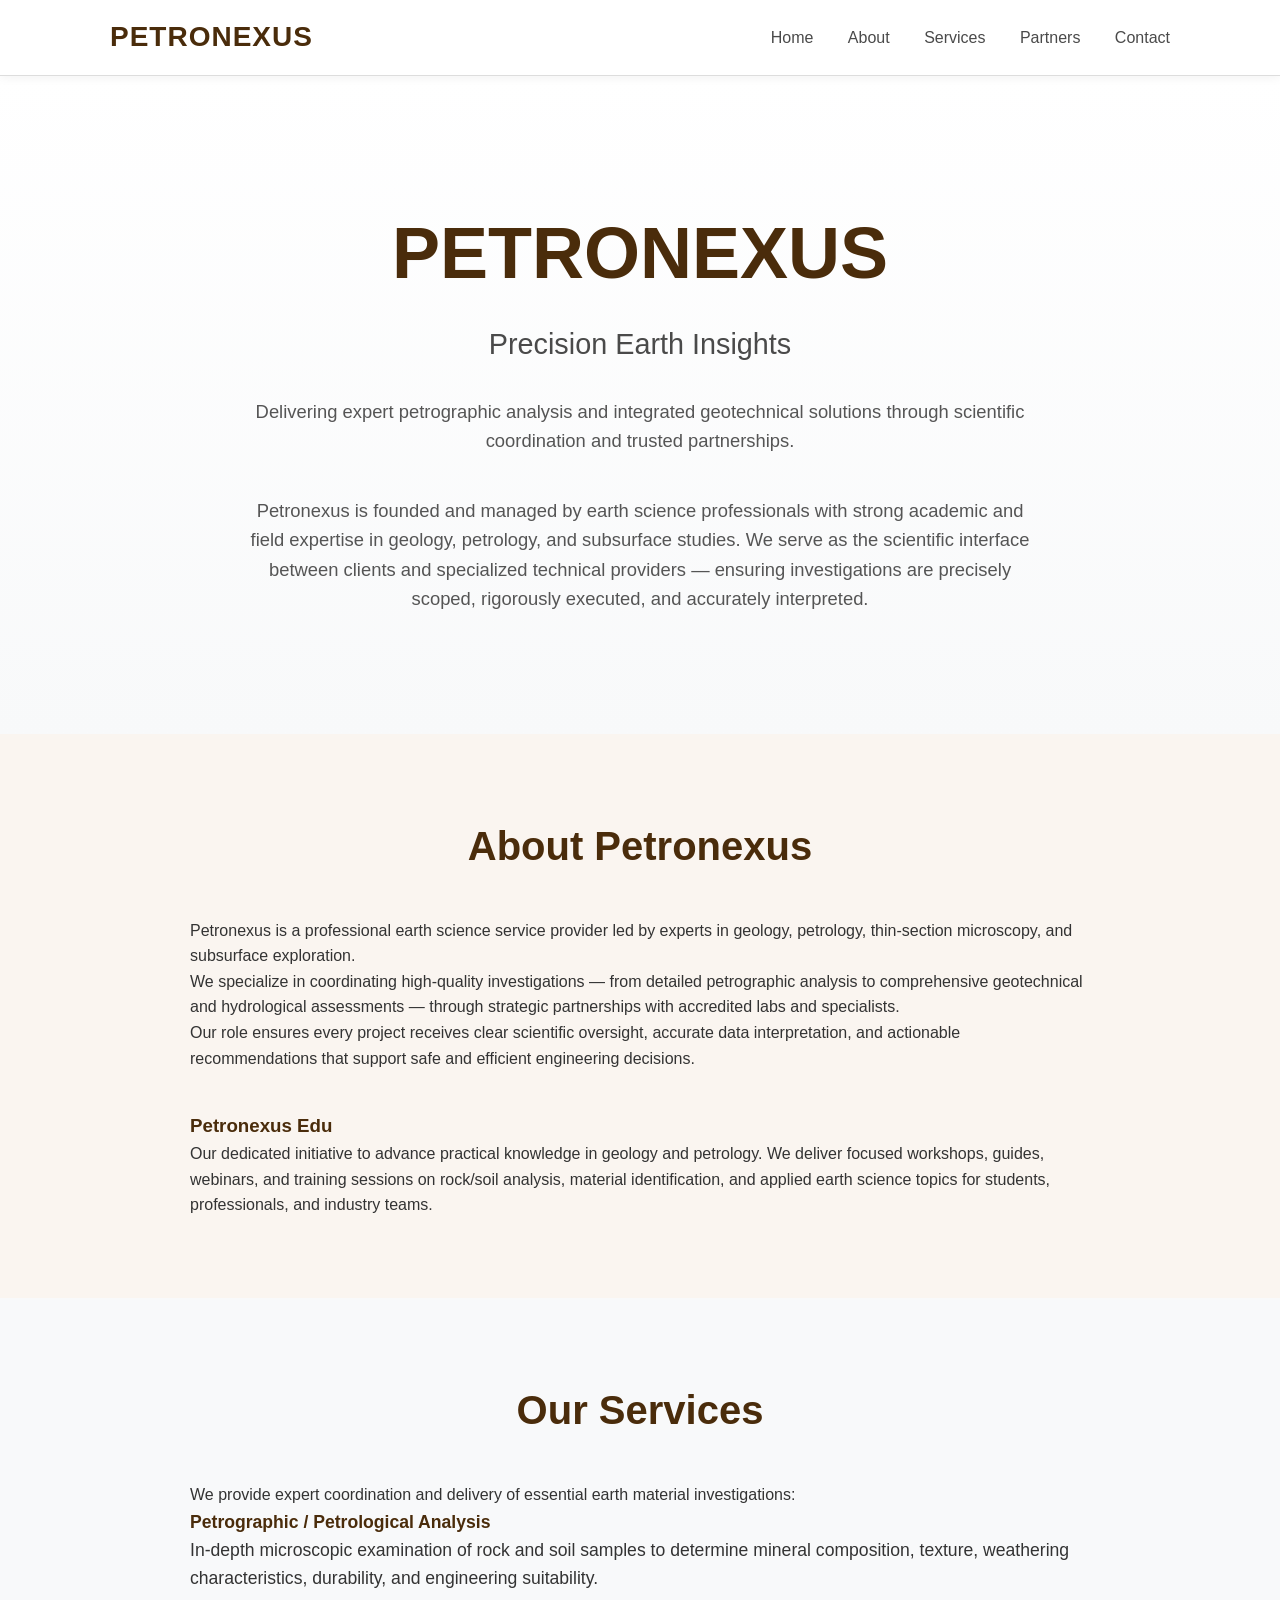
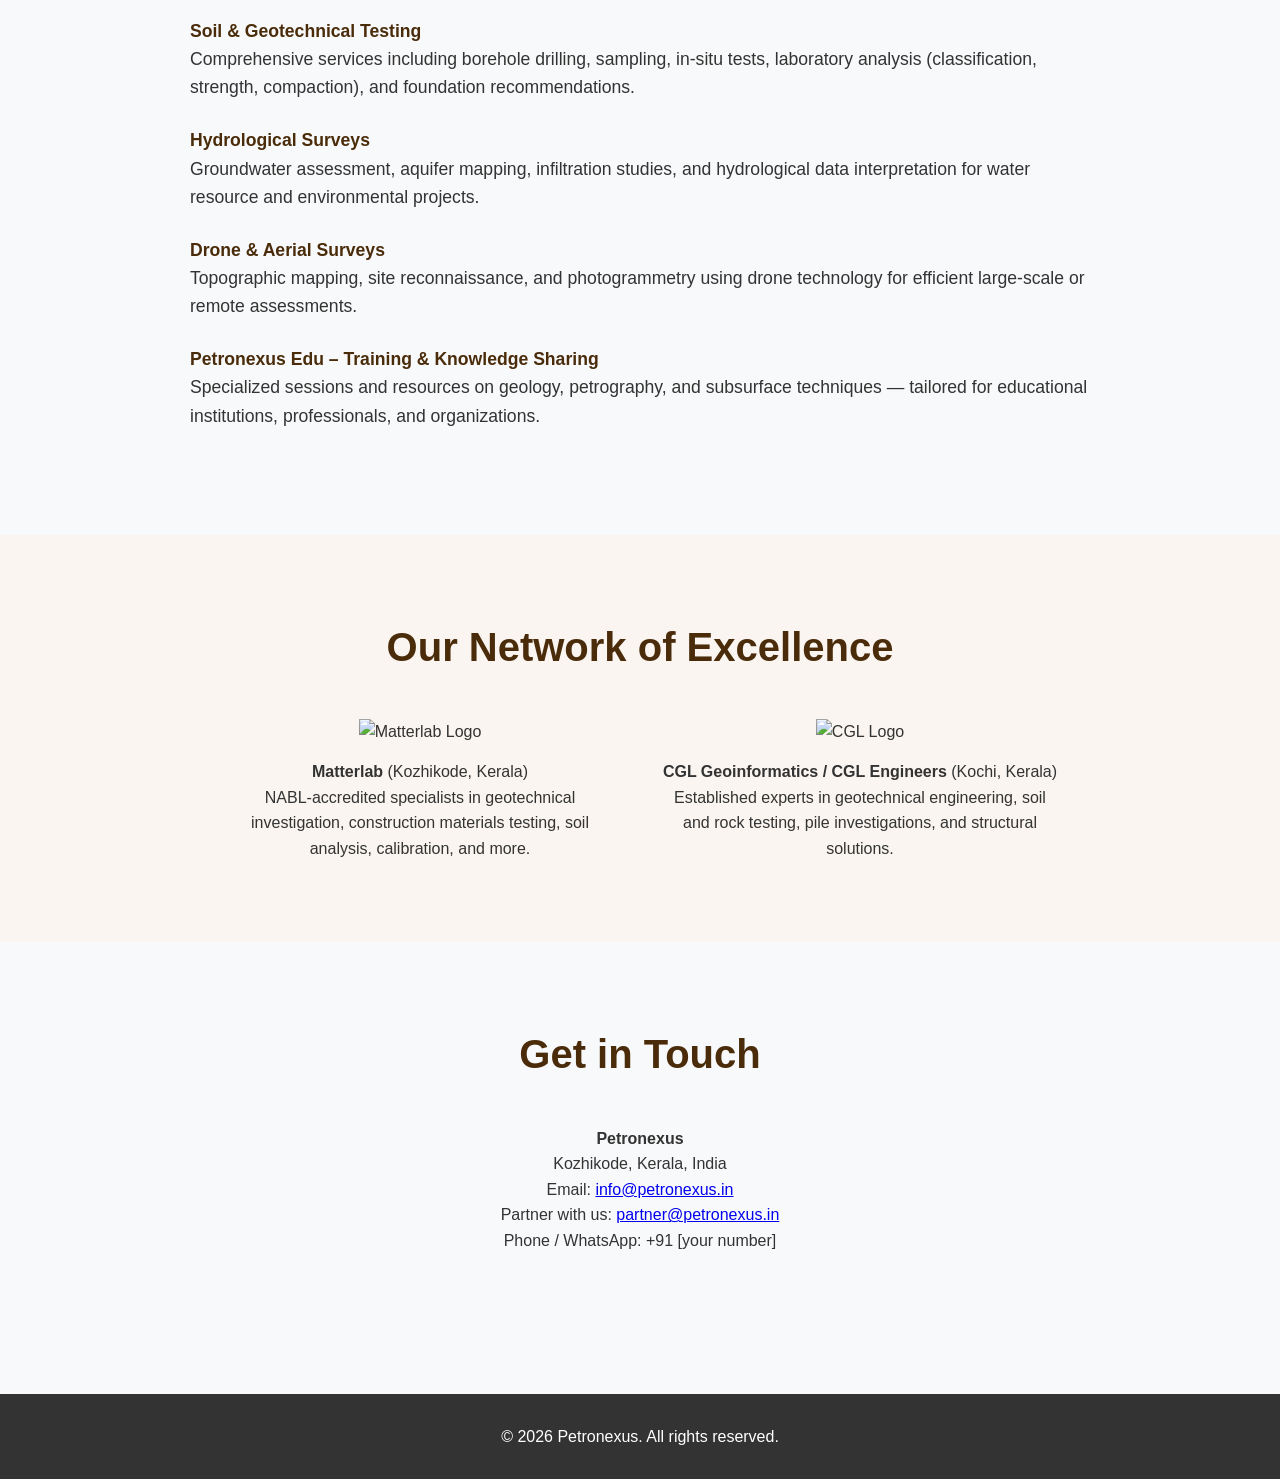
==== index.html @ a0749d27 "Update and rename petronexus_seo_index.html to index.html" ====
<!DOCTYPE html>
<html lang="en">
<head>
  <meta charset="UTF-8" />
  <meta name="viewport" content="width=device-width, initial-scale=1.0"/>

  <!-- SEO -->
  <title>Petronexus – Precision Earth Insights</title>
  <meta name="description" content="Petronexus provides petrographic analysis, geotechnical investigation, hydrological surveys, and earth science consulting services in Kozhikode, Kerala, India.">
  <meta name="keywords" content="Petronexus, Petrographic Analysis, Petrology, Geotechnical Investigation, Soil Testing, Hydrology, Earth Science, Kozhikode, Kerala, India">
  <meta name="author" content="Petronexus">

  <style>
    * { margin:0; padding:0; box-sizing:border-box; }
    body {
      font-family: 'Segoe UI', Tahoma, Geneva, Verdana, sans-serif;
      color: #333333;
      background: #F8F9FA;
      line-height: 1.6;
    }
    .container {
      max-width: 1100px;
      margin: 0 auto;
      padding: 0 20px;
    }
    header {
      background: #ffffff;
      border-bottom: 1px solid #ddd;
      position: sticky;
      top: 0;
      z-index: 100;
      box-shadow: 0 2px 10px rgba(0,0,0,0.05);
    }
    nav {
      display: flex;
      justify-content: space-between;
      align-items: center;
      padding: 15px 0;
    }
    .logo {
      font-size: 28px;
      font-weight: 900;
      color: #4A2C0B; /* deep brown */
      letter-spacing: 1px;
    }
    .nav-links a {
      margin-left: 30px;
      text-decoration: none;
      color: #4A4A4A;
      font-weight: 500;
    }
    .nav-links a:hover {
      color: #4A2C0B;
    }

    /* Hero */
    #home {
      padding: 120px 0 80px;
      text-align: center;
      background: linear-gradient(to bottom, #ffffff, #F8F9FA);
    }
    h1 {
      font-size: 4.5rem;
      font-weight: 900;
      color: #4A2C0B;
      margin-bottom: 10px;
    }
    .tagline {
      font-size: 1.8rem;
      color: #4A4A4A;
      margin-bottom: 30px;
    }
    .intro {
      max-width: 800px;
      margin: 0 auto 40px;
      font-size: 1.15rem;
      color: #555;
    }

    /* Sections */
    section {
      padding: 80px 0;
    }
    h2 {
      font-size: 2.5rem;
      color: #4A2C0B;
      text-align: center;
      margin-bottom: 40px;
    }
    .content {
      max-width: 900px;
      margin: 0 auto;
    }
    ul.services {
      list-style: none;
    }
    ul.services li {
      margin-bottom: 25px;
      font-size: 1.1rem;
    }
    ul.services li strong {
      color: #4A2C0B;
    }

    /* Partners */
    .partners-grid {
      display: flex;
      flex-wrap: wrap;
      gap: 40px;
      justify-content: center;
    }
    .partner {
      flex: 1 1 300px;
      max-width: 400px;
      text-align: center;
    }
    .partner img {
      max-width: 180px;
      height: auto;
      margin-bottom: 15px;
    }

    footer {
      background: #333333;
      color: white;
      text-align: center;
      padding: 30px 0;
      margin-top: 60px;
    }

    @media (max-width: 768px) {
      h1 { font-size: 3.2rem; }
      .nav-links { display: none; }
    }
  </style>
</head>
<body>

  <!-- Navigation -->
  <header>
    <div class="container">
      <nav>
        <div class="logo">PETRONEXUS</div>
        <div class="nav-links">
          <a href="#home">Home</a>
          <a href="#about">About</a>
          <a href="#services">Services</a>
          <a href="#partners">Partners</a>
          <a href="#contact">Contact</a>
        </div>
      </nav>
    </div>
  </header>

  <!-- Hero -->
  <section id="home">
    <div class="container">
      <h1>PETRONEXUS</h1>
      <div class="tagline">Precision Earth Insights</div>
      <p class="intro">
        Delivering expert petrographic analysis and integrated geotechnical solutions through scientific coordination and trusted partnerships.
      </p>
      <p class="intro">
        Petronexus is founded and managed by earth science professionals with strong academic and field expertise in geology, petrology, and subsurface studies.
        We serve as the scientific interface between clients and specialized technical providers — ensuring investigations are precisely scoped, rigorously executed, and accurately interpreted.
      </p>
    </div>
  </section>

  <!-- About -->
  <section id="about" style="background:#FAF5F0;">
    <div class="container">
      <h2>About Petronexus</h2>
      <div class="content">
        <p>Petronexus is a professional earth science service provider led by experts in geology, petrology, thin-section microscopy, and subsurface exploration.</p>
        <p>We specialize in coordinating high-quality investigations — from detailed petrographic analysis to comprehensive geotechnical and hydrological assessments — through strategic partnerships with accredited labs and specialists.</p>
        <p>Our role ensures every project receives clear scientific oversight, accurate data interpretation, and actionable recommendations that support safe and efficient engineering decisions.</p>

        <h3 style="margin-top:40px; color:#4A2C0B;">Petronexus Edu</h3>
        <p>Our dedicated initiative to advance practical knowledge in geology and petrology. We deliver focused workshops, guides, webinars, and training sessions on rock/soil analysis, material identification, and applied earth science topics for students, professionals, and industry teams.</p>
      </div>
    </div>
  </section>

  <!-- Services -->
  <section id="services">
    <div class="container">
      <h2>Our Services</h2>
      <div class="content">
        <p>We provide expert coordination and delivery of essential earth material investigations:</p>
        <ul class="services">
          <li><strong>Petrographic / Petrological Analysis</strong><br>In-depth microscopic examination of rock and soil samples to determine mineral composition, texture, weathering characteristics, durability, and engineering suitability.</li>
          <li><strong>Soil & Geotechnical Testing</strong><br>Comprehensive services including borehole drilling, sampling, in-situ tests, laboratory analysis (classification, strength, compaction), and foundation recommendations.</li>
          <li><strong>Hydrological Surveys</strong><br>Groundwater assessment, aquifer mapping, infiltration studies, and hydrological data interpretation for water resource and environmental projects.</li>
          <li><strong>Drone & Aerial Surveys</strong><br>Topographic mapping, site reconnaissance, and photogrammetry using drone technology for efficient large-scale or remote assessments.</li>
          <li><strong>Petronexus Edu – Training & Knowledge Sharing</strong><br>Specialized sessions and resources on geology, petrography, and subsurface techniques — tailored for educational institutions, professionals, and organizations.</li>
        </ul>
      </div>
    </div>
  </section>

  <!-- Partners -->
  <section id="partners" style="background:#FAF5F0;">
    <div class="container">
      <h2>Our Network of Excellence</h2>
      <div class="partners-grid">
        <div class="partner">
          <img src="https://via.placeholder.com/180x60/4A2C0B/FFFFFF?text=Matterlab" alt="Matterlab Logo">
          <p><strong>Matterlab</strong> (Kozhikode, Kerala)<br>NABL-accredited specialists in geotechnical investigation, construction materials testing, soil analysis, calibration, and more.</p>
        </div>
        <div class="partner">
          <img src="https://via.placeholder.com/180x60/4A4A4A/FFFFFF?text=CGL" alt="CGL Logo">
          <p><strong>CGL Geoinformatics / CGL Engineers</strong> (Kochi, Kerala)<br>Established experts in geotechnical engineering, soil and rock testing, pile investigations, and structural solutions.</p>
        </div>
      </div>
    </div>
  </section>

  <!-- Contact -->
  <section id="contact">
    <div class="container">
      <h2>Get in Touch</h2>
      <div class="content" style="text-align:center;">
        <p><strong>Petronexus</strong><br>
        Kozhikode, Kerala, India</p>

        <p>
          Email: <a href="mailto:info@petronexus.in">info@petronexus.in</a><br>
          Partner with us: <a href="mailto:partner@petronexus.in">partner@petronexus.in</a><br>
          Phone / WhatsApp: +91 [your number]
        </p>
      </div>
    </div>
  </section>

  <footer>
    <div class="container">
      <p>© 2026 Petronexus. All rights reserved.</p>
    </div>
  </footer>

</body>
</html>
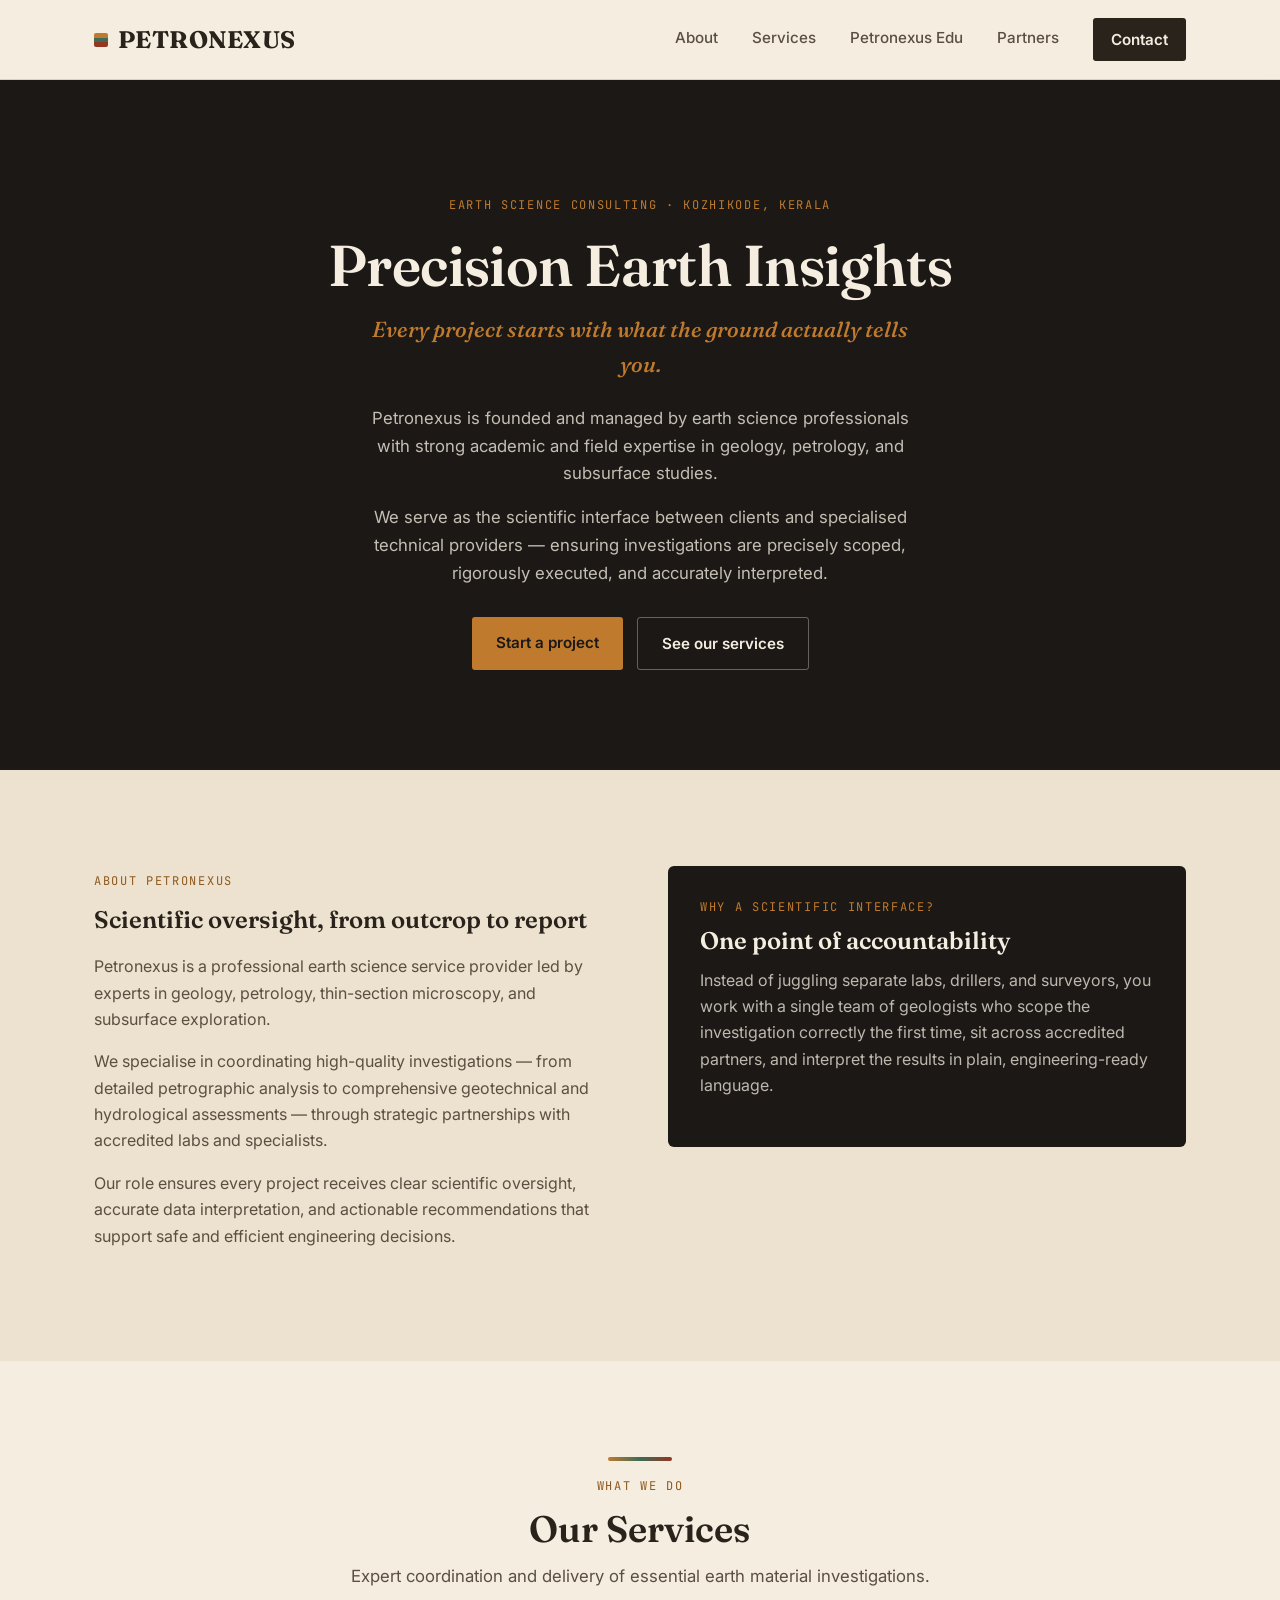
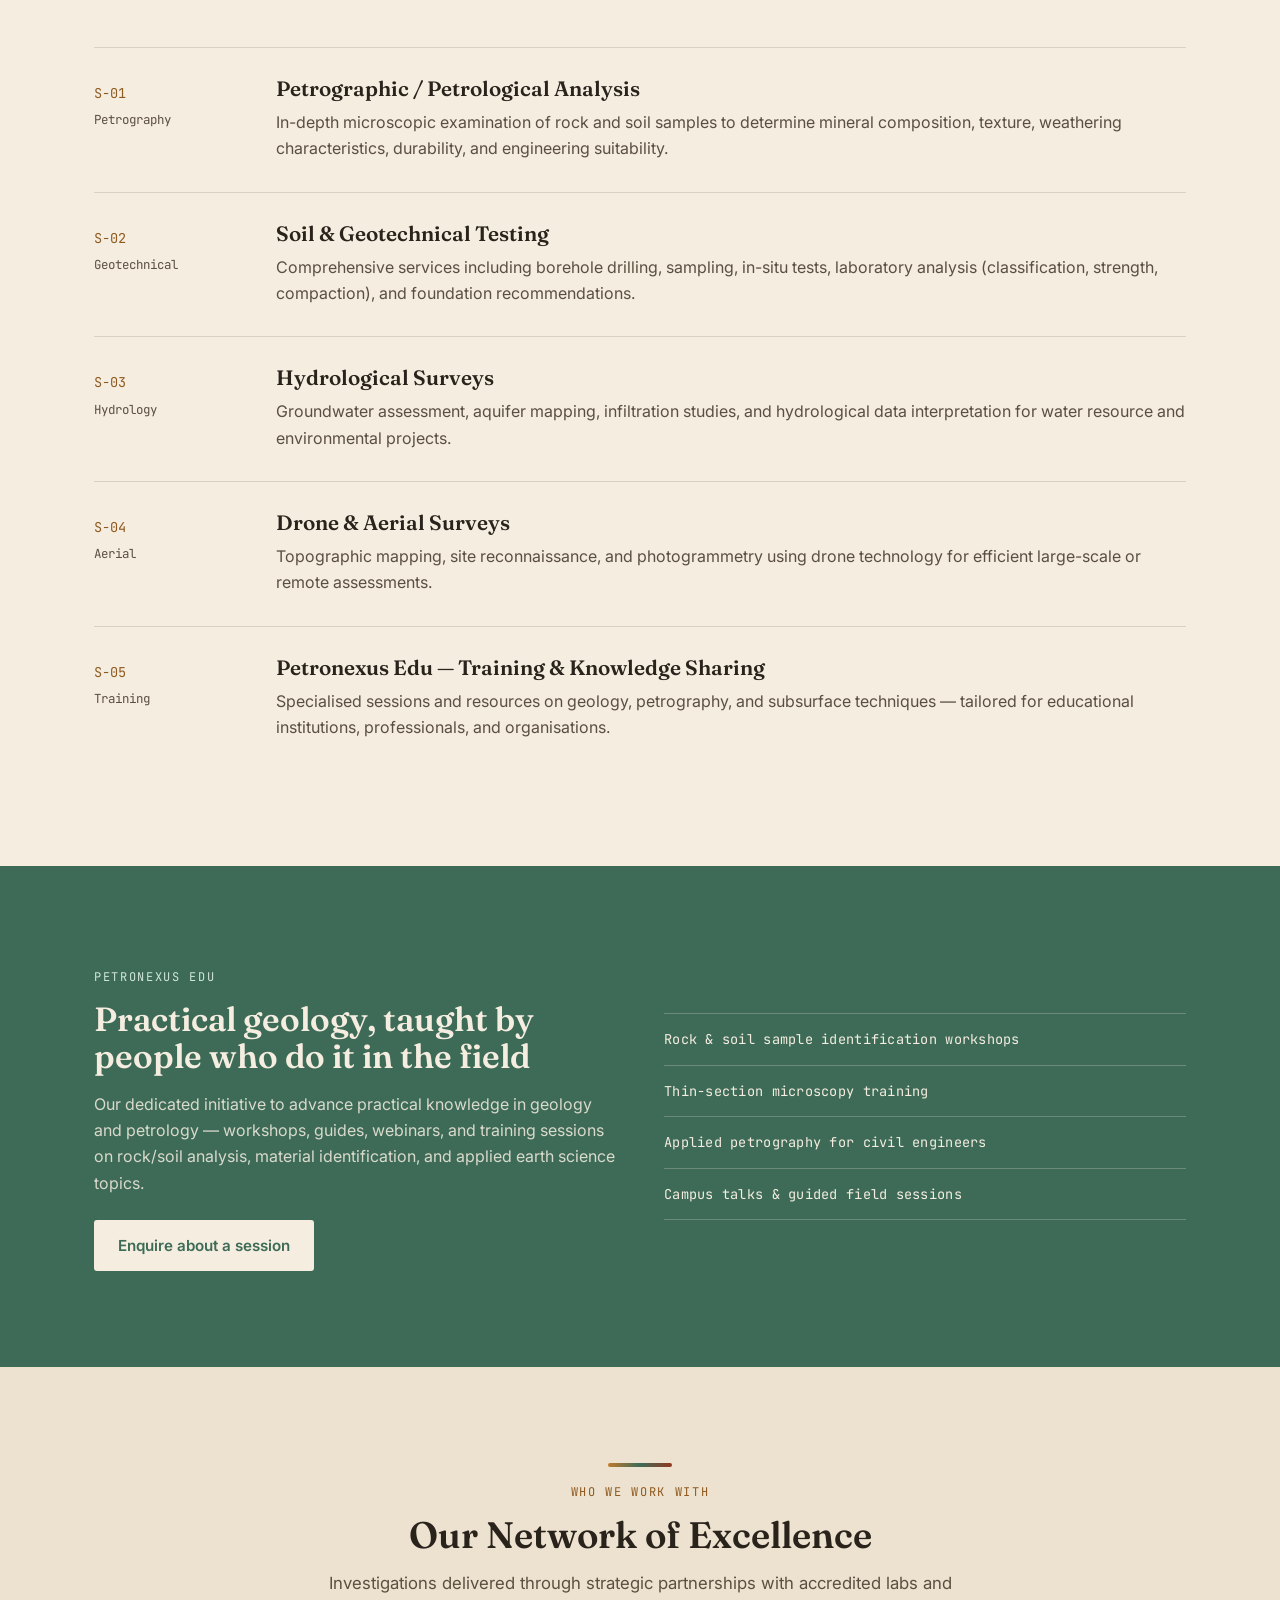
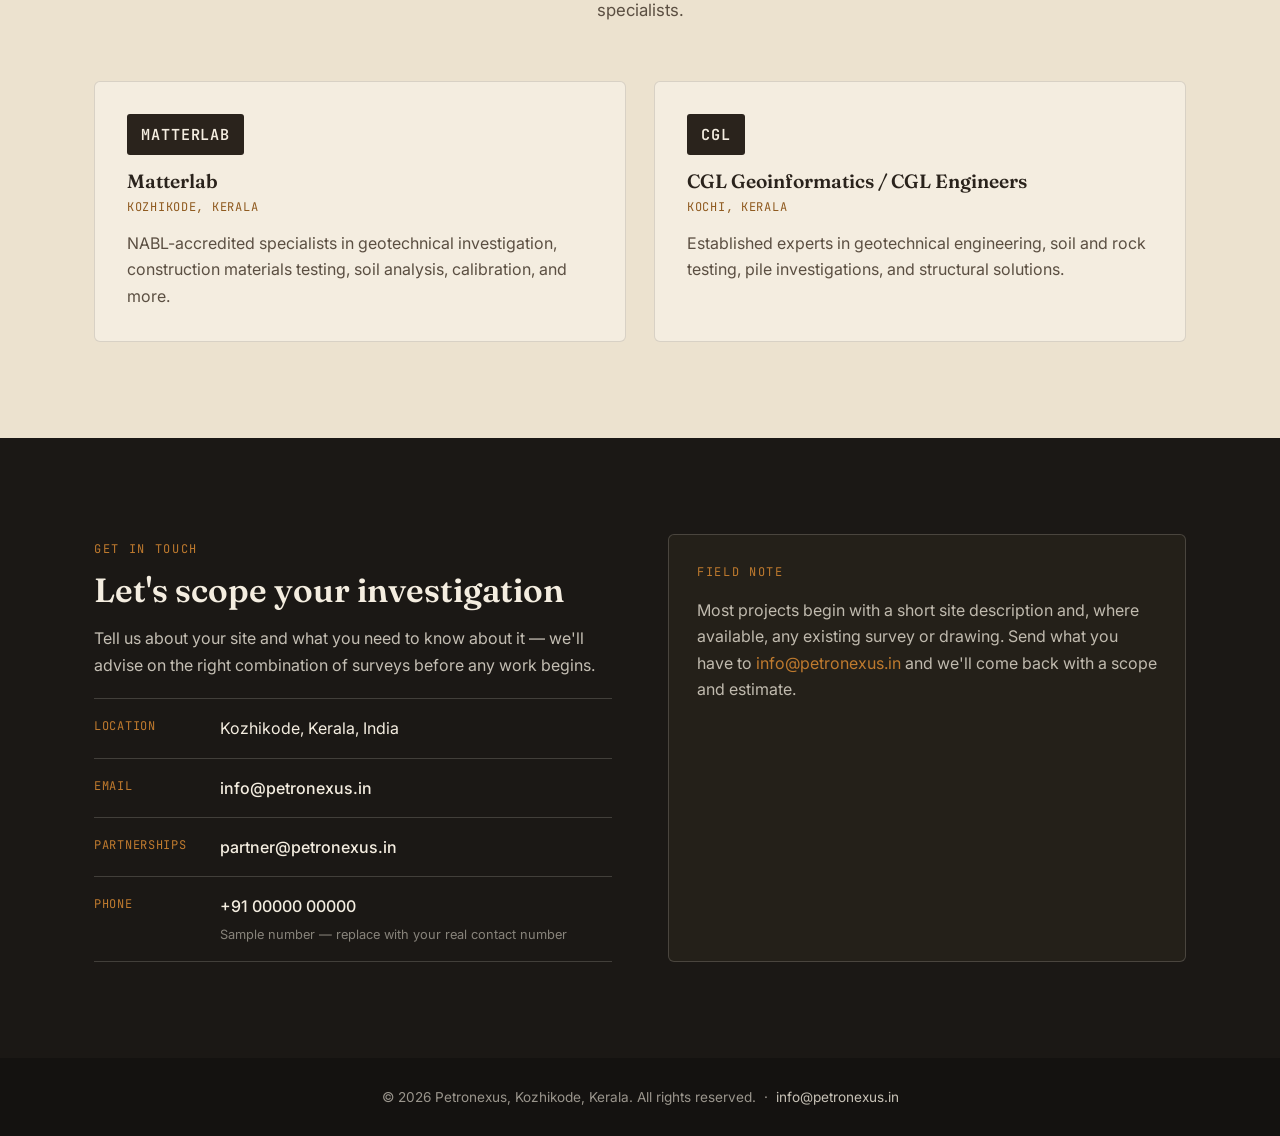
==== commit bdd3384d: "Update index.html" ====
--- a/index.html
+++ b/index.html
@@ -1,244 +1,685 @@
 <!DOCTYPE html>
 <html lang="en">
 <head>
-  <meta charset="UTF-8" />
-  <meta name="viewport" content="width=device-width, initial-scale=1.0"/>
-
-  <!-- SEO -->
-  <title>Petronexus – Precision Earth Insights</title>
-  <meta name="description" content="Petronexus provides petrographic analysis, geotechnical investigation, hydrological surveys, and earth science consulting services in Kozhikode, Kerala, India.">
-  <meta name="keywords" content="Petronexus, Petrographic Analysis, Petrology, Geotechnical Investigation, Soil Testing, Hydrology, Earth Science, Kozhikode, Kerala, India">
-  <meta name="author" content="Petronexus">
-
-  <style>
-    * { margin:0; padding:0; box-sizing:border-box; }
-    body {
-      font-family: 'Segoe UI', Tahoma, Geneva, Verdana, sans-serif;
-      color: #333333;
-      background: #F8F9FA;
-      line-height: 1.6;
+<meta charset="UTF-8" />
+<meta name="viewport" content="width=device-width, initial-scale=1.0" />
+
+<!-- ================= SEO — CORE META ================= -->
+<title>Petronexus | Petrographic Analysis & Geotechnical Consulting in Kozhikode, Kerala</title>
+<meta name="description" content="Petronexus delivers petrographic analysis, geotechnical investigation, hydrological surveys, drone mapping and earth science consulting in Kozhikode, Kerala. Scientific coordination backed by NABL-accredited lab partners." />
+<meta name="keywords" content="Petronexus, petrographic analysis, petrology, thin section microscopy, geotechnical investigation, soil testing, borehole investigation, hydrology, groundwater survey, drone survey, earth science consulting, Kozhikode, Kerala, India" />
+<meta name="author" content="Petronexus" />
+<meta name="robots" content="index, follow" />
+<meta name="theme-color" content="#1b1815" />
+
+<!-- EDIT-ME: replace with your real domain once you know it (e.g. after enabling GitHub Pages) -->
+<link rel="canonical" href="https://www.petronexus.in/" />
+
+<!-- ================= SEO — OPEN GRAPH / SOCIAL SHARING ================= -->
+<meta property="og:type" content="website" />
+<meta property="og:site_name" content="Petronexus" />
+<meta property="og:title" content="Petronexus | Precision Earth Insights" />
+<meta property="og:description" content="Petrographic analysis, geotechnical investigation, hydrological surveys and earth science consulting — Kozhikode, Kerala." />
+<meta property="og:url" content="https://www.petronexus.in/" />
+<meta property="og:locale" content="en_IN" />
+
+<meta name="twitter:card" content="summary" />
+<meta name="twitter:title" content="Petronexus | Precision Earth Insights" />
+<meta name="twitter:description" content="Petrographic analysis, geotechnical investigation, hydrological surveys and earth science consulting — Kozhikode, Kerala." />
+
+<!-- ================= SEO — STRUCTURED DATA (helps Google understand who you are) ================= -->
+<script type="application/ld+json">
+{
+  "@context": "https://schema.org",
+  "@type": "ProfessionalService",
+  "name": "Petronexus",
+  "description": "Petrographic analysis, geotechnical investigation, hydrological surveys and earth science consulting.",
+  "url": "https://www.petronexus.in/",
+  "email": "info@petronexus.in",
+  "telephone": "+91-00000-00000",
+  "address": {
+    "@type": "PostalAddress",
+    "addressLocality": "Kozhikode",
+    "addressRegion": "Kerala",
+    "addressCountry": "IN"
+  },
+  "areaServed": "Kerala, India",
+  "knowsAbout": ["Petrography", "Petrology", "Geotechnical Engineering", "Hydrology", "Drone Surveying"]
+}
+</script>
+
+<!-- ================= FONTS ================= -->
+<link rel="preconnect" href="https://fonts.googleapis.com">
+<link rel="preconnect" href="https://fonts.gstatic.com" crossorigin>
+<link href="https://fonts.googleapis.com/css2?family=Fraunces:ital,opsz,wght@0,9..144,400;0,9..144,600;0,9..144,700;1,9..144,500&family=Inter:wght@400;500;600&family=JetBrains+Mono:wght@400;500&display=swap" rel="stylesheet">
+
+<style>
+  :root{
+    --basalt:#1b1815;
+    --basalt-2:#242019;
+    --paper:#f4ede0;
+    --paper-2:#ece2cf;
+    --ink:#2a231c;
+    --ink-soft:#5b4f42;
+    --ochre:#bf7a2e;
+    --ochre-deep:#8f5a1f;
+    --malachite:#3e6b57;
+    --rust:#943621;
+    --line: rgba(42,35,28,0.14);
+    --line-light: rgba(244,237,224,0.18);
+  }
+
+  *{ margin:0; padding:0; box-sizing:border-box; }
+
+  html{ scroll-behavior:smooth; }
+
+  body{
+    font-family:'Inter', sans-serif;
+    background:var(--paper);
+    color:var(--ink);
+    line-height:1.65;
+    -webkit-font-smoothing:antialiased;
+  }
+
+  h1,h2,h3,h4{
+    font-family:'Fraunces', serif;
+    color:var(--ink);
+    font-weight:600;
+    line-height:1.1;
+  }
+
+  a{ color:inherit; }
+
+  .container{
+    max-width:1140px;
+    margin:0 auto;
+    padding:0 24px;
+  }
+
+  .eyebrow{
+    font-family:'JetBrains Mono', monospace;
+    font-size:0.75rem;
+    letter-spacing:0.14em;
+    text-transform:uppercase;
+    color:var(--ochre-deep);
+  }
+
+  .eyebrow.light{ color:var(--ochre); }
+
+  /* ============ SKIP LINK / ACCESSIBILITY ============ */
+  .skip-link{
+    position:absolute; left:-999px; top:auto;
+    background:var(--ochre); color:#fff; padding:10px 16px;
+    z-index:1000; font-family:'Inter',sans-serif; font-weight:600;
+  }
+  .skip-link:focus{ left:12px; top:12px; }
+
+  a:focus-visible, button:focus-visible{
+    outline:3px solid var(--ochre);
+    outline-offset:3px;
+  }
+
+  /* ============ HEADER ============ */
+  header{
+    background:rgba(244,237,224,0.92);
+    backdrop-filter:blur(8px);
+    border-bottom:1px solid var(--line);
+    position:sticky;
+    top:0;
+    z-index:200;
+  }
+  nav{
+    display:flex;
+    justify-content:space-between;
+    align-items:center;
+    padding:18px 0;
+  }
+  .logo{
+    font-family:'Fraunces', serif;
+    font-size:1.5rem;
+    font-weight:700;
+    letter-spacing:0.02em;
+    color:var(--ink);
+    display:flex;
+    align-items:center;
+    gap:10px;
+    text-decoration:none;
+  }
+  .logo .mark{
+    display:inline-flex;
+    width:14px;height:14px;
+    background:linear-gradient(180deg, var(--ochre) 0 33%, var(--malachite) 33% 66%, var(--rust) 66% 100%);
+    border-radius:2px;
+    flex-shrink:0;
+  }
+  .nav-links{
+    display:flex;
+    align-items:center;
+    gap:34px;
+  }
+  .nav-links a{
+    text-decoration:none;
+    color:var(--ink-soft);
+    font-weight:500;
+    font-size:0.95rem;
+    position:relative;
+    padding-bottom:4px;
+  }
+  .nav-links a:hover{ color:var(--ink); }
+  .nav-links a.cta{
+    background:var(--ink);
+    color:var(--paper);
+    padding:9px 18px;
+    border-radius:3px;
+    font-weight:600;
+  }
+  .nav-links a.cta:hover{ background:var(--ochre-deep); }
+
+  .nav-toggle{
+    display:none;
+    background:none;
+    border:1px solid var(--line);
+    border-radius:4px;
+    width:42px; height:38px;
+    cursor:pointer;
+    flex-direction:column;
+    align-items:center;
+    justify-content:center;
+    gap:5px;
+  }
+  .nav-toggle span{
+    display:block; width:20px; height:2px; background:var(--ink);
+  }
+
+  /* ============ HERO ============ */
+  #home{
+    background:var(--basalt);
+    color:var(--paper);
+    padding:110px 0 100px;
+    overflow:hidden;
+  }
+  .hero-grid{
+    max-width:720px;
+    margin:0 auto;
+    text-align:center;
+  }
+  .hero-copy h1{
+    font-size:3.6rem;
+    color:var(--paper);
+    margin:18px 0 14px;
+    letter-spacing:-0.01em;
+  }
+  .hero-copy .tagline{
+    font-family:'Fraunces', serif;
+    font-style:italic;
+    font-weight:500;
+    font-size:1.35rem;
+    color:var(--ochre);
+    margin-bottom:22px;
+  }
+  .hero-copy p{
+    color:rgba(244,237,224,0.78);
+    font-size:1.05rem;
+    max-width:560px;
+    margin:0 auto 16px;
+  }
+  .hero-actions{
+    display:flex;
+    gap:14px;
+    margin-top:30px;
+    flex-wrap:wrap;
+    justify-content:center;
+  }
+  .btn{
+    display:inline-block;
+    padding:13px 24px;
+    border-radius:3px;
+    font-weight:600;
+    font-size:0.95rem;
+    text-decoration:none;
+    transition:transform 0.15s ease;
+  }
+  .btn-primary{ background:var(--ochre); color:var(--basalt); }
+  .btn-primary:hover{ background:#d68f3d; }
+  .btn-outline{ border:1px solid rgba(244,237,224,0.35); color:var(--paper); }
+  .btn-outline:hover{ border-color:var(--paper); }
+
+  /* ============ SECTION GENERIC ============ */
+  section{ padding:96px 0; }
+  .section-head{
+    text-align:center;
+    max-width:640px;
+    margin:0 auto 56px;
+  }
+  .section-head .eyebrow{ display:block; margin-bottom:12px; }
+  .section-head h2{ font-size:2.3rem; margin-bottom:14px; }
+  .section-head p{ color:var(--ink-soft); font-size:1.05rem; }
+
+  .strata-rule{
+    height:4px;
+    width:64px;
+    margin:0 auto 0;
+    background:linear-gradient(90deg, var(--ochre), var(--malachite) 50%, var(--rust));
+    border-radius:2px;
+  }
+
+  /* ============ ABOUT ============ */
+  #about{ background:var(--paper-2); }
+  .about-grid{
+    display:grid;
+    grid-template-columns:1fr 1fr;
+    gap:56px;
+    align-items:start;
+  }
+  .about-grid p{ margin-bottom:16px; color:var(--ink-soft); }
+  .field-note{
+    background:var(--basalt);
+    color:var(--paper);
+    padding:32px;
+    border-radius:6px;
+    position:relative;
+  }
+  .field-note .eyebrow{ color:var(--ochre); margin-bottom:10px; display:block; }
+  .field-note h3{ color:var(--paper); font-size:1.5rem; margin-bottom:12px; }
+  .field-note p{ color:rgba(244,237,224,0.75); }
+
+  /* ============ SERVICES — logged as field entries ============ */
+  #services{ background:var(--paper); }
+  .log{
+    border-top:1px solid var(--line);
+  }
+  .log-entry{
+    display:grid;
+    grid-template-columns:150px 1fr;
+    gap:32px;
+    padding:30px 0;
+    border-bottom:1px solid var(--line);
+  }
+  .log-id{
+    font-family:'JetBrains Mono', monospace;
+    font-size:0.85rem;
+    color:var(--ochre-deep);
+    padding-top:4px;
+  }
+  .log-id .depth{
+    display:block;
+    color:var(--ink-soft);
+    font-size:0.78rem;
+    margin-top:6px;
+  }
+  .log-entry h3{
+    font-size:1.3rem;
+    margin-bottom:8px;
+  }
+  .log-entry p{ color:var(--ink-soft); }
+
+  /* ============ EDU CALLOUT ============ */
+  #edu{
+    background:var(--malachite);
+    color:var(--paper);
+  }
+  .edu-grid{
+    display:grid;
+    grid-template-columns:1fr 1fr;
+    gap:48px;
+    align-items:center;
+  }
+  #edu .eyebrow{ color:#cfe6da; }
+  #edu h2{ color:var(--paper); font-size:2.1rem; margin:12px 0 16px; }
+  #edu p{ color:rgba(244,237,224,0.85); margin-bottom:24px; }
+  #edu .btn-primary{ background:var(--paper); color:var(--malachite); }
+  #edu .btn-primary:hover{ background:#fff; }
+  .edu-list{ list-style:none; }
+  .edu-list li{
+    padding:14px 0;
+    border-top:1px solid rgba(244,237,224,0.25);
+    font-family:'JetBrains Mono', monospace;
+    font-size:0.85rem;
+    letter-spacing:0.02em;
+  }
+  .edu-list li:last-child{ border-bottom:1px solid rgba(244,237,224,0.25); }
+
+  /* ============ PARTNERS ============ */
+  #partners{ background:var(--paper-2); }
+  .partners-grid{
+    display:grid;
+    grid-template-columns:1fr 1fr;
+    gap:28px;
+  }
+  .partner-card{
+    background:var(--paper);
+    border:1px solid var(--line);
+    border-radius:6px;
+    padding:32px;
+  }
+  .partner-mark{
+    font-family:'JetBrains Mono', monospace;
+    font-weight:600;
+    font-size:0.95rem;
+    letter-spacing:0.06em;
+    color:var(--paper);
+    background:var(--ink);
+    display:inline-block;
+    padding:8px 14px;
+    border-radius:3px;
+    margin-bottom:16px;
+  }
+  .partner-card h3{ font-size:1.2rem; margin-bottom:6px; }
+  .partner-loc{
+    font-family:'JetBrains Mono', monospace;
+    font-size:0.75rem;
+    color:var(--ochre-deep);
+    text-transform:uppercase;
+    letter-spacing:0.06em;
+    display:block;
+    margin-bottom:12px;
+  }
+  .partner-card p.desc{ color:var(--ink-soft); }
+
+  /* ============ CONTACT ============ */
+  #contact{ background:var(--basalt); color:var(--paper); }
+  .contact-grid{
+    display:grid;
+    grid-template-columns:1fr 1fr;
+    gap:56px;
+  }
+  #contact .eyebrow{ color:var(--ochre); }
+  #contact h2{ color:var(--paper); font-size:2.1rem; margin:12px 0 16px; }
+  #contact p{ color:rgba(244,237,224,0.78); margin-bottom:20px; }
+  .contact-detail{
+    display:flex;
+    gap:16px;
+    padding:16px 0;
+    border-top:1px solid var(--line-light);
+  }
+  .contact-detail:last-child{ border-bottom:1px solid var(--line-light); }
+  .contact-detail .k{
+    font-family:'JetBrains Mono', monospace;
+    font-size:0.75rem;
+    color:var(--ochre);
+    text-transform:uppercase;
+    letter-spacing:0.06em;
+    width:110px;
+    flex-shrink:0;
+    padding-top:2px;
+  }
+  .contact-detail .v a{ color:var(--paper); text-decoration:none; font-weight:500; }
+  .contact-detail .v a:hover{ color:var(--ochre); }
+  .contact-detail .v small{ display:block; color:rgba(244,237,224,0.5); margin-top:4px; font-size:0.8rem; }
+
+  .coord-box{
+    background:var(--basalt-2);
+    border:1px solid var(--line-light);
+    border-radius:6px;
+    padding:28px;
+  }
+  .coord-box .eyebrow{ display:block; margin-bottom:14px; }
+
+  /* ============ FOOTER ============ */
+  footer{
+    background:#141210;
+    color:rgba(244,237,224,0.6);
+    text-align:center;
+    padding:28px 0;
+    font-size:0.85rem;
+  }
+  footer a{ color:rgba(244,237,224,0.8); text-decoration:none; }
+  footer a:hover{ color:var(--ochre); }
+
+  /* ============ RESPONSIVE ============ */
+  @media (max-width:860px){
+    .hero-grid, .about-grid, .edu-grid, .contact-grid, .partners-grid{
+      grid-template-columns:1fr;
     }
-    .container {
-      max-width: 1100px;
-      margin: 0 auto;
-      padding: 0 20px;
+    .hero-copy h1{ font-size:2.5rem; }
+    .nav-links{
+      display:none;
+      position:absolute;
+      top:100%; left:0; right:0;
+      background:var(--paper);
+      flex-direction:column;
+      align-items:flex-start;
+      padding:20px 24px 28px;
+      border-bottom:1px solid var(--line);
+      gap:18px;
     }
-    header {
-      background: #ffffff;
-      border-bottom: 1px solid #ddd;
-      position: sticky;
-      top: 0;
-      z-index: 100;
-      box-shadow: 0 2px 10px rgba(0,0,0,0.05);
-    }
-    nav {
-      display: flex;
-      justify-content: space-between;
-      align-items: center;
-      padding: 15px 0;
-    }
-    .logo {
-      font-size: 28px;
-      font-weight: 900;
-      color: #4A2C0B; /* deep brown */
-      letter-spacing: 1px;
-    }
-    .nav-links a {
-      margin-left: 30px;
-      text-decoration: none;
-      color: #4A4A4A;
-      font-weight: 500;
-    }
-    .nav-links a:hover {
-      color: #4A2C0B;
-    }
-
-    /* Hero */
-    #home {
-      padding: 120px 0 80px;
-      text-align: center;
-      background: linear-gradient(to bottom, #ffffff, #F8F9FA);
-    }
-    h1 {
-      font-size: 4.5rem;
-      font-weight: 900;
-      color: #4A2C0B;
-      margin-bottom: 10px;
-    }
-    .tagline {
-      font-size: 1.8rem;
-      color: #4A4A4A;
-      margin-bottom: 30px;
-    }
-    .intro {
-      max-width: 800px;
-      margin: 0 auto 40px;
-      font-size: 1.15rem;
-      color: #555;
-    }
-
-    /* Sections */
-    section {
-      padding: 80px 0;
-    }
-    h2 {
-      font-size: 2.5rem;
-      color: #4A2C0B;
-      text-align: center;
-      margin-bottom: 40px;
-    }
-    .content {
-      max-width: 900px;
-      margin: 0 auto;
-    }
-    ul.services {
-      list-style: none;
-    }
-    ul.services li {
-      margin-bottom: 25px;
-      font-size: 1.1rem;
-    }
-    ul.services li strong {
-      color: #4A2C0B;
-    }
-
-    /* Partners */
-    .partners-grid {
-      display: flex;
-      flex-wrap: wrap;
-      gap: 40px;
-      justify-content: center;
-    }
-    .partner {
-      flex: 1 1 300px;
-      max-width: 400px;
-      text-align: center;
-    }
-    .partner img {
-      max-width: 180px;
-      height: auto;
-      margin-bottom: 15px;
-    }
-
-    footer {
-      background: #333333;
-      color: white;
-      text-align: center;
-      padding: 30px 0;
-      margin-top: 60px;
-    }
-
-    @media (max-width: 768px) {
-      h1 { font-size: 3.2rem; }
-      .nav-links { display: none; }
-    }
-  </style>
+    .nav-links.open{ display:flex; }
+    .nav-toggle{ display:flex; }
+    section{ padding:64px 0; }
+    .log-entry{ grid-template-columns:1fr; gap:8px; }
+  }
+
+  @media (prefers-reduced-motion: reduce){
+    html{ scroll-behavior:auto; }
+    *{ transition:none !important; animation:none !important; }
+  }
+</style>
 </head>
 <body>
 
-  <!-- Navigation -->
-  <header>
-    <div class="container">
-      <nav>
-        <div class="logo">PETRONEXUS</div>
-        <div class="nav-links">
-          <a href="#home">Home</a>
-          <a href="#about">About</a>
-          <a href="#services">Services</a>
-          <a href="#partners">Partners</a>
-          <a href="#contact">Contact</a>
-        </div>
-      </nav>
-    </div>
-  </header>
-
-  <!-- Hero -->
+<a href="#main" class="skip-link">Skip to content</a>
+
+<!-- ================= HEADER ================= -->
+<header>
+  <div class="container">
+    <nav>
+      <a href="#home" class="logo"><span class="mark" aria-hidden="true"></span>PETRONEXUS</a>
+      <button class="nav-toggle" aria-label="Toggle navigation menu" aria-expanded="false" id="navToggle">
+        <span></span><span></span><span></span>
+      </button>
+      <div class="nav-links" id="navLinks">
+        <a href="#about">About</a>
+        <a href="#services">Services</a>
+        <a href="#edu">Petronexus Edu</a>
+        <a href="#partners">Partners</a>
+        <a href="#contact" class="cta">Contact</a>
+      </div>
+    </nav>
+  </div>
+</header>
+
+<main id="main">
+
+  <!-- ================= HERO ================= -->
   <section id="home">
-    <div class="container">
-      <h1>PETRONEXUS</h1>
-      <div class="tagline">Precision Earth Insights</div>
-      <p class="intro">
-        Delivering expert petrographic analysis and integrated geotechnical solutions through scientific coordination and trusted partnerships.
-      </p>
-      <p class="intro">
-        Petronexus is founded and managed by earth science professionals with strong academic and field expertise in geology, petrology, and subsurface studies.
-        We serve as the scientific interface between clients and specialized technical providers — ensuring investigations are precisely scoped, rigorously executed, and accurately interpreted.
-      </p>
+    <div class="container hero-grid">
+      <div class="hero-copy">
+        <span class="eyebrow light">Earth Science Consulting · Kozhikode, Kerala</span>
+        <h1>Precision Earth Insights</h1>
+        <p class="tagline">Every project starts with what the ground actually tells you.</p>
+        <p>Petronexus is founded and managed by earth science professionals with strong academic and field expertise in geology, petrology, and subsurface studies.</p>
+        <p>We serve as the scientific interface between clients and specialised technical providers — ensuring investigations are precisely scoped, rigorously executed, and accurately interpreted.</p>
+        <div class="hero-actions">
+          <a href="#contact" class="btn btn-primary">Start a project</a>
+          <a href="#services" class="btn btn-outline">See our services</a>
+        </div>
+      </div>
     </div>
   </section>
 
-  <!-- About -->
-  <section id="about" style="background:#FAF5F0;">
+  <!-- ================= ABOUT ================= -->
+  <section id="about">
     <div class="container">
-      <h2>About Petronexus</h2>
-      <div class="content">
-        <p>Petronexus is a professional earth science service provider led by experts in geology, petrology, thin-section microscopy, and subsurface exploration.</p>
-        <p>We specialize in coordinating high-quality investigations — from detailed petrographic analysis to comprehensive geotechnical and hydrological assessments — through strategic partnerships with accredited labs and specialists.</p>
-        <p>Our role ensures every project receives clear scientific oversight, accurate data interpretation, and actionable recommendations that support safe and efficient engineering decisions.</p>
-
-        <h3 style="margin-top:40px; color:#4A2C0B;">Petronexus Edu</h3>
-        <p>Our dedicated initiative to advance practical knowledge in geology and petrology. We deliver focused workshops, guides, webinars, and training sessions on rock/soil analysis, material identification, and applied earth science topics for students, professionals, and industry teams.</p>
+      <div class="about-grid">
+        <div>
+          <span class="eyebrow">About Petronexus</span>
+          <h2 style="margin:14px 0 20px;">Scientific oversight, from outcrop to report</h2>
+          <p>Petronexus is a professional earth science service provider led by experts in geology, petrology, thin-section microscopy, and subsurface exploration.</p>
+          <p>We specialise in coordinating high-quality investigations — from detailed petrographic analysis to comprehensive geotechnical and hydrological assessments — through strategic partnerships with accredited labs and specialists.</p>
+          <p>Our role ensures every project receives clear scientific oversight, accurate data interpretation, and actionable recommendations that support safe and efficient engineering decisions.</p>
+        </div>
+        <div class="field-note">
+          <span class="eyebrow">Why a scientific interface?</span>
+          <h3>One point of accountability</h3>
+          <p>Instead of juggling separate labs, drillers, and surveyors, you work with a single team of geologists who scope the investigation correctly the first time, sit across accredited partners, and interpret the results in plain, engineering-ready language.</p>
+        </div>
       </div>
     </div>
   </section>
 
-  <!-- Services -->
+  <!-- ================= SERVICES ================= -->
   <section id="services">
     <div class="container">
-      <h2>Our Services</h2>
-      <div class="content">
-        <p>We provide expert coordination and delivery of essential earth material investigations:</p>
-        <ul class="services">
-          <li><strong>Petrographic / Petrological Analysis</strong><br>In-depth microscopic examination of rock and soil samples to determine mineral composition, texture, weathering characteristics, durability, and engineering suitability.</li>
-          <li><strong>Soil & Geotechnical Testing</strong><br>Comprehensive services including borehole drilling, sampling, in-situ tests, laboratory analysis (classification, strength, compaction), and foundation recommendations.</li>
-          <li><strong>Hydrological Surveys</strong><br>Groundwater assessment, aquifer mapping, infiltration studies, and hydrological data interpretation for water resource and environmental projects.</li>
-          <li><strong>Drone & Aerial Surveys</strong><br>Topographic mapping, site reconnaissance, and photogrammetry using drone technology for efficient large-scale or remote assessments.</li>
-          <li><strong>Petronexus Edu – Training & Knowledge Sharing</strong><br>Specialized sessions and resources on geology, petrography, and subsurface techniques — tailored for educational institutions, professionals, and organizations.</li>
-        </ul>
+      <div class="section-head">
+        <div class="strata-rule"></div>
+        <span class="eyebrow" style="margin-top:16px;">What we do</span>
+        <h2>Our Services</h2>
+        <p>Expert coordination and delivery of essential earth material investigations.</p>
+      </div>
+
+      <div class="log">
+        <div class="log-entry">
+          <div class="log-id">S-01<span class="depth">Petrography</span></div>
+          <div>
+            <h3>Petrographic / Petrological Analysis</h3>
+            <p>In-depth microscopic examination of rock and soil samples to determine mineral composition, texture, weathering characteristics, durability, and engineering suitability.</p>
+          </div>
+        </div>
+
+        <div class="log-entry">
+          <div class="log-id">S-02<span class="depth">Geotechnical</span></div>
+          <div>
+            <h3>Soil & Geotechnical Testing</h3>
+            <p>Comprehensive services including borehole drilling, sampling, in-situ tests, laboratory analysis (classification, strength, compaction), and foundation recommendations.</p>
+          </div>
+        </div>
+
+        <div class="log-entry">
+          <div class="log-id">S-03<span class="depth">Hydrology</span></div>
+          <div>
+            <h3>Hydrological Surveys</h3>
+            <p>Groundwater assessment, aquifer mapping, infiltration studies, and hydrological data interpretation for water resource and environmental projects.</p>
+          </div>
+        </div>
+
+        <div class="log-entry">
+          <div class="log-id">S-04<span class="depth">Aerial</span></div>
+          <div>
+            <h3>Drone & Aerial Surveys</h3>
+            <p>Topographic mapping, site reconnaissance, and photogrammetry using drone technology for efficient large-scale or remote assessments.</p>
+          </div>
+        </div>
+
+        <div class="log-entry" style="border-bottom:none;">
+          <div class="log-id">S-05<span class="depth">Training</span></div>
+          <div>
+            <h3>Petronexus Edu — Training & Knowledge Sharing</h3>
+            <p>Specialised sessions and resources on geology, petrography, and subsurface techniques — tailored for educational institutions, professionals, and organisations.</p>
+          </div>
+        </div>
       </div>
     </div>
   </section>
 
-  <!-- Partners -->
-  <section id="partners" style="background:#FAF5F0;">
-    <div class="container">
-      <h2>Our Network of Excellence</h2>
-      <div class="partners-grid">
-        <div class="partner">
-          <img src="https://via.placeholder.com/180x60/4A2C0B/FFFFFF?text=Matterlab" alt="Matterlab Logo">
-          <p><strong>Matterlab</strong> (Kozhikode, Kerala)<br>NABL-accredited specialists in geotechnical investigation, construction materials testing, soil analysis, calibration, and more.</p>
-        </div>
-        <div class="partner">
-          <img src="https://via.placeholder.com/180x60/4A4A4A/FFFFFF?text=CGL" alt="CGL Logo">
-          <p><strong>CGL Geoinformatics / CGL Engineers</strong> (Kochi, Kerala)<br>Established experts in geotechnical engineering, soil and rock testing, pile investigations, and structural solutions.</p>
-        </div>
-      </div>
+  <!-- ================= EDU ================= -->
+  <section id="edu">
+    <div class="container edu-grid">
+      <div>
+        <span class="eyebrow">Petronexus Edu</span>
+        <h2>Practical geology, taught by people who do it in the field</h2>
+        <p>Our dedicated initiative to advance practical knowledge in geology and petrology — workshops, guides, webinars, and training sessions on rock/soil analysis, material identification, and applied earth science topics.</p>
+        <a href="mailto:info@petronexus.in?subject=Petronexus%20Edu%20enquiry" class="btn btn-primary">Enquire about a session</a>
+      </div>
+      <ul class="edu-list">
+        <li>Rock & soil sample identification workshops</li>
+        <li>Thin-section microscopy training</li>
+        <li>Applied petrography for civil engineers</li>
+        <li>Campus talks & guided field sessions</li>
+      </ul>
     </div>
   </section>
 
-  <!-- Contact -->
-  <section id="contact">
+  <!-- ================= PARTNERS ================= -->
+  <section id="partners">
     <div class="container">
-      <h2>Get in Touch</h2>
-      <div class="content" style="text-align:center;">
-        <p><strong>Petronexus</strong><br>
-        Kozhikode, Kerala, India</p>
-
-        <p>
-          Email: <a href="mailto:info@petronexus.in">info@petronexus.in</a><br>
-          Partner with us: <a href="mailto:partner@petronexus.in">partner@petronexus.in</a><br>
-          Phone / WhatsApp: +91 [your number]
-        </p>
+      <div class="section-head">
+        <div class="strata-rule"></div>
+        <span class="eyebrow" style="margin-top:16px;">Who we work with</span>
+        <h2>Our Network of Excellence</h2>
+        <p>Investigations delivered through strategic partnerships with accredited labs and specialists.</p>
+      </div>
+
+      <div class="partners-grid">
+        <div class="partner-card">
+          <span class="partner-mark">MATTERLAB</span>
+          <h3>Matterlab</h3>
+          <span class="partner-loc">Kozhikode, Kerala</span>
+          <p class="desc">NABL-accredited specialists in geotechnical investigation, construction materials testing, soil analysis, calibration, and more.</p>
+        </div>
+        <div class="partner-card">
+          <span class="partner-mark">CGL</span>
+          <h3>CGL Geoinformatics / CGL Engineers</h3>
+          <span class="partner-loc">Kochi, Kerala</span>
+          <p class="desc">Established experts in geotechnical engineering, soil and rock testing, pile investigations, and structural solutions.</p>
+        </div>
       </div>
     </div>
   </section>
 
-  <footer>
-    <div class="container">
-      <p>© 2026 Petronexus. All rights reserved.</p>
+  <!-- ================= CONTACT ================= -->
+  <section id="contact">
+    <div class="container contact-grid">
+      <div>
+        <span class="eyebrow">Get in touch</span>
+        <h2>Let's scope your investigation</h2>
+        <p>Tell us about your site and what you need to know about it — we'll advise on the right combination of surveys before any work begins.</p>
+
+        <div class="contact-detail">
+          <span class="k">Location</span>
+          <span class="v">Kozhikode, Kerala, India</span>
+        </div>
+        <div class="contact-detail">
+          <span class="k">Email</span>
+          <span class="v"><a href="mailto:info@petronexus.in">info@petronexus.in</a></span>
+        </div>
+        <div class="contact-detail">
+          <span class="k">Partnerships</span>
+          <span class="v"><a href="mailto:partner@petronexus.in">partner@petronexus.in</a></span>
+        </div>
+        <div class="contact-detail">
+          <!--
+            EDIT-ME: this is a sample placeholder number.
+            Replace "+91 00000 00000" below (both places) with your real number once ready.
+          -->
+          <span class="k">Phone</span>
+          <span class="v">
+            <a href="tel:+910000000000">+91 00000 00000</a>
+            <small>Sample number — replace with your real contact number</small>
+          </span>
+        </div>
+      </div>
+
+      <div class="coord-box">
+        <span class="eyebrow">Field note</span>
+        <p style="color:rgba(244,237,224,0.75); margin-bottom:0;">Most projects begin with a short site description and, where available, any existing survey or drawing. Send what you have to <a href="mailto:info@petronexus.in" style="color:var(--ochre); text-decoration:none;">info@petronexus.in</a> and we'll come back with a scope and estimate.</p>
+      </div>
     </div>
-  </footer>
+  </section>
+
+</main>
+
+<footer>
+  <div class="container">
+    <p>&copy; 2026 Petronexus, Kozhikode, Kerala. All rights reserved. &nbsp;·&nbsp; <a href="mailto:info@petronexus.in">info@petronexus.in</a></p>
+  </div>
+</footer>
+
+<script>
+  // Mobile nav toggle
+  var navToggle = document.getElementById('navToggle');
+  var navLinks = document.getElementById('navLinks');
+  navToggle.addEventListener('click', function(){
+    var isOpen = navLinks.classList.toggle('open');
+    navToggle.setAttribute('aria-expanded', isOpen ? 'true' : 'false');
+  });
+  // Close mobile menu after a link is tapped
+  navLinks.querySelectorAll('a').forEach(function(link){
+    link.addEventListener('click', function(){
+      navLinks.classList.remove('open');
+      navToggle.setAttribute('aria-expanded', 'false');
+    });
+  });
+</script>
 
 </body>
 </html>
-
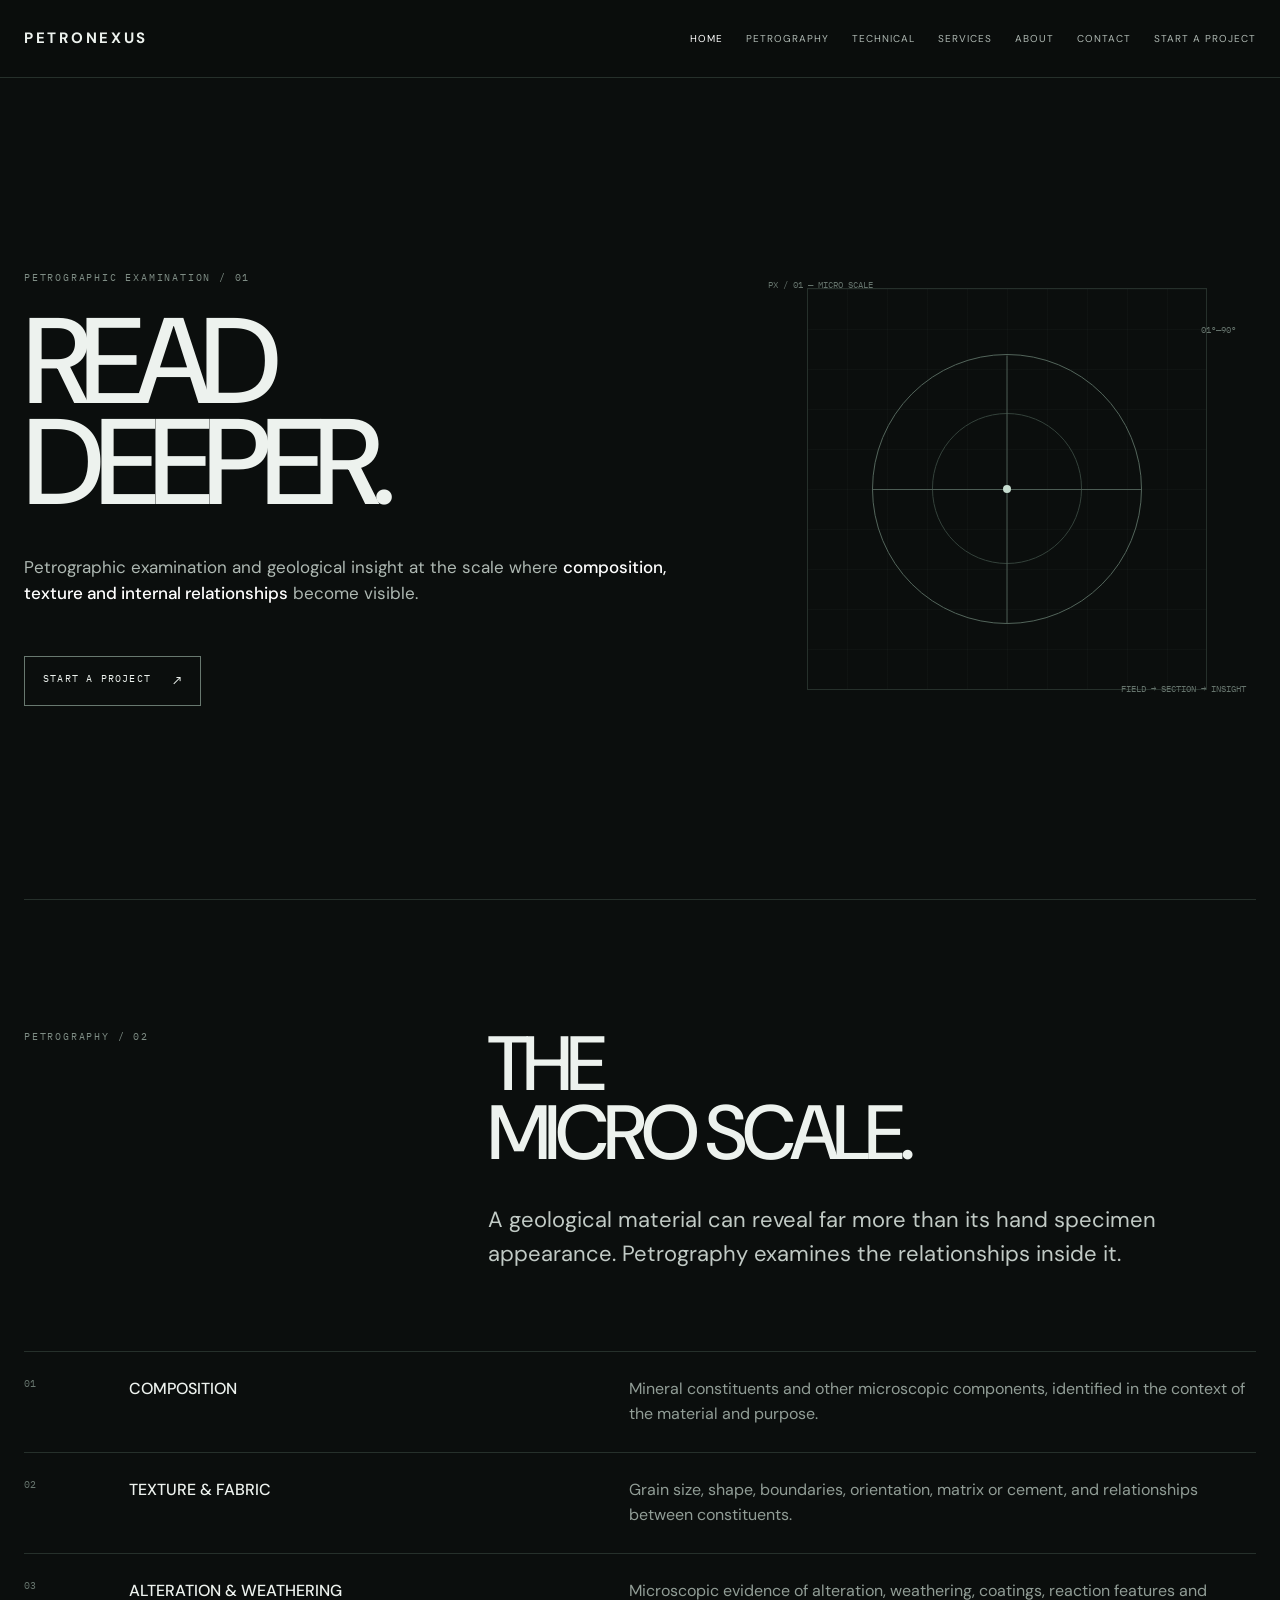
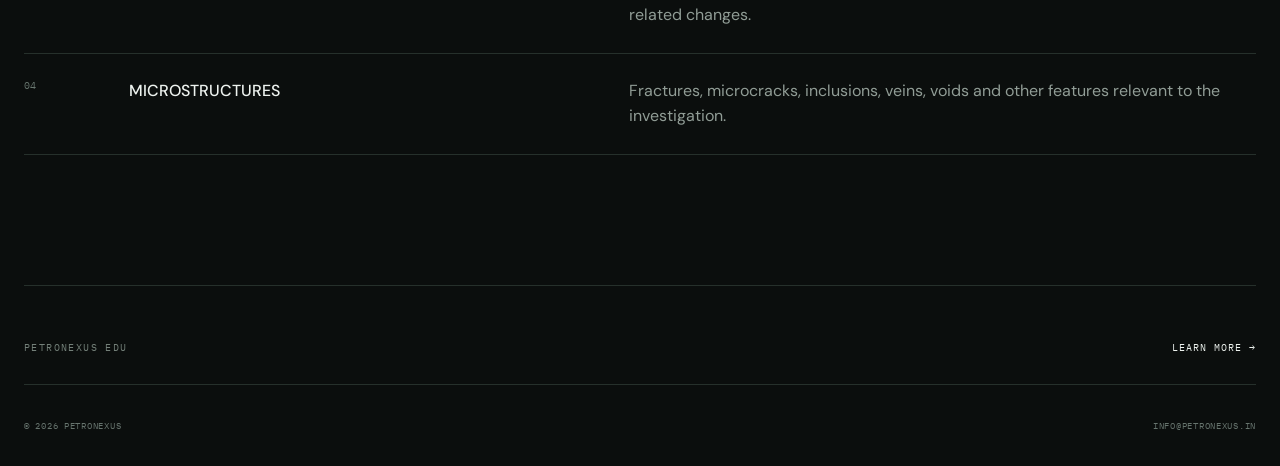
==== commit c1696e00: "Rename index1.html to index.html" ====
--- a/index.html
+++ b/index.html
@@ -1,685 +1,12 @@
-<!DOCTYPE html>
-<html lang="en">
-<head>
-<meta charset="UTF-8" />
-<meta name="viewport" content="width=device-width, initial-scale=1.0" />
-
-<!-- ================= SEO — CORE META ================= -->
-<title>Petronexus | Petrographic Analysis & Geotechnical Consulting in Kozhikode, Kerala</title>
-<meta name="description" content="Petronexus delivers petrographic analysis, geotechnical investigation, hydrological surveys, drone mapping and earth science consulting in Kozhikode, Kerala. Scientific coordination backed by NABL-accredited lab partners." />
-<meta name="keywords" content="Petronexus, petrographic analysis, petrology, thin section microscopy, geotechnical investigation, soil testing, borehole investigation, hydrology, groundwater survey, drone survey, earth science consulting, Kozhikode, Kerala, India" />
-<meta name="author" content="Petronexus" />
-<meta name="robots" content="index, follow" />
-<meta name="theme-color" content="#1b1815" />
-
-<!-- EDIT-ME: replace with your real domain once you know it (e.g. after enabling GitHub Pages) -->
-<link rel="canonical" href="https://www.petronexus.in/" />
-
-<!-- ================= SEO — OPEN GRAPH / SOCIAL SHARING ================= -->
-<meta property="og:type" content="website" />
-<meta property="og:site_name" content="Petronexus" />
-<meta property="og:title" content="Petronexus | Precision Earth Insights" />
-<meta property="og:description" content="Petrographic analysis, geotechnical investigation, hydrological surveys and earth science consulting — Kozhikode, Kerala." />
-<meta property="og:url" content="https://www.petronexus.in/" />
-<meta property="og:locale" content="en_IN" />
-
-<meta name="twitter:card" content="summary" />
-<meta name="twitter:title" content="Petronexus | Precision Earth Insights" />
-<meta name="twitter:description" content="Petrographic analysis, geotechnical investigation, hydrological surveys and earth science consulting — Kozhikode, Kerala." />
-
-<!-- ================= SEO — STRUCTURED DATA (helps Google understand who you are) ================= -->
-<script type="application/ld+json">
-{
-  "@context": "https://schema.org",
-  "@type": "ProfessionalService",
-  "name": "Petronexus",
-  "description": "Petrographic analysis, geotechnical investigation, hydrological surveys and earth science consulting.",
-  "url": "https://www.petronexus.in/",
-  "email": "info@petronexus.in",
-  "telephone": "+91-00000-00000",
-  "address": {
-    "@type": "PostalAddress",
-    "addressLocality": "Kozhikode",
-    "addressRegion": "Kerala",
-    "addressCountry": "IN"
-  },
-  "areaServed": "Kerala, India",
-  "knowsAbout": ["Petrography", "Petrology", "Geotechnical Engineering", "Hydrology", "Drone Surveying"]
-}
-</script>
-
-<!-- ================= FONTS ================= -->
-<link rel="preconnect" href="https://fonts.googleapis.com">
-<link rel="preconnect" href="https://fonts.gstatic.com" crossorigin>
-<link href="https://fonts.googleapis.com/css2?family=Fraunces:ital,opsz,wght@0,9..144,400;0,9..144,600;0,9..144,700;1,9..144,500&family=Inter:wght@400;500;600&family=JetBrains+Mono:wght@400;500&display=swap" rel="stylesheet">
-
-<style>
-  :root{
-    --basalt:#1b1815;
-    --basalt-2:#242019;
-    --paper:#f4ede0;
-    --paper-2:#ece2cf;
-    --ink:#2a231c;
-    --ink-soft:#5b4f42;
-    --ochre:#bf7a2e;
-    --ochre-deep:#8f5a1f;
-    --malachite:#3e6b57;
-    --rust:#943621;
-    --line: rgba(42,35,28,0.14);
-    --line-light: rgba(244,237,224,0.18);
-  }
-
-  *{ margin:0; padding:0; box-sizing:border-box; }
-
-  html{ scroll-behavior:smooth; }
-
-  body{
-    font-family:'Inter', sans-serif;
-    background:var(--paper);
-    color:var(--ink);
-    line-height:1.65;
-    -webkit-font-smoothing:antialiased;
-  }
-
-  h1,h2,h3,h4{
-    font-family:'Fraunces', serif;
-    color:var(--ink);
-    font-weight:600;
-    line-height:1.1;
-  }
-
-  a{ color:inherit; }
-
-  .container{
-    max-width:1140px;
-    margin:0 auto;
-    padding:0 24px;
-  }
-
-  .eyebrow{
-    font-family:'JetBrains Mono', monospace;
-    font-size:0.75rem;
-    letter-spacing:0.14em;
-    text-transform:uppercase;
-    color:var(--ochre-deep);
-  }
-
-  .eyebrow.light{ color:var(--ochre); }
-
-  /* ============ SKIP LINK / ACCESSIBILITY ============ */
-  .skip-link{
-    position:absolute; left:-999px; top:auto;
-    background:var(--ochre); color:#fff; padding:10px 16px;
-    z-index:1000; font-family:'Inter',sans-serif; font-weight:600;
-  }
-  .skip-link:focus{ left:12px; top:12px; }
-
-  a:focus-visible, button:focus-visible{
-    outline:3px solid var(--ochre);
-    outline-offset:3px;
-  }
-
-  /* ============ HEADER ============ */
-  header{
-    background:rgba(244,237,224,0.92);
-    backdrop-filter:blur(8px);
-    border-bottom:1px solid var(--line);
-    position:sticky;
-    top:0;
-    z-index:200;
-  }
-  nav{
-    display:flex;
-    justify-content:space-between;
-    align-items:center;
-    padding:18px 0;
-  }
-  .logo{
-    font-family:'Fraunces', serif;
-    font-size:1.5rem;
-    font-weight:700;
-    letter-spacing:0.02em;
-    color:var(--ink);
-    display:flex;
-    align-items:center;
-    gap:10px;
-    text-decoration:none;
-  }
-  .logo .mark{
-    display:inline-flex;
-    width:14px;height:14px;
-    background:linear-gradient(180deg, var(--ochre) 0 33%, var(--malachite) 33% 66%, var(--rust) 66% 100%);
-    border-radius:2px;
-    flex-shrink:0;
-  }
-  .nav-links{
-    display:flex;
-    align-items:center;
-    gap:34px;
-  }
-  .nav-links a{
-    text-decoration:none;
-    color:var(--ink-soft);
-    font-weight:500;
-    font-size:0.95rem;
-    position:relative;
-    padding-bottom:4px;
-  }
-  .nav-links a:hover{ color:var(--ink); }
-  .nav-links a.cta{
-    background:var(--ink);
-    color:var(--paper);
-    padding:9px 18px;
-    border-radius:3px;
-    font-weight:600;
-  }
-  .nav-links a.cta:hover{ background:var(--ochre-deep); }
-
-  .nav-toggle{
-    display:none;
-    background:none;
-    border:1px solid var(--line);
-    border-radius:4px;
-    width:42px; height:38px;
-    cursor:pointer;
-    flex-direction:column;
-    align-items:center;
-    justify-content:center;
-    gap:5px;
-  }
-  .nav-toggle span{
-    display:block; width:20px; height:2px; background:var(--ink);
-  }
-
-  /* ============ HERO ============ */
-  #home{
-    background:var(--basalt);
-    color:var(--paper);
-    padding:110px 0 100px;
-    overflow:hidden;
-  }
-  .hero-grid{
-    max-width:720px;
-    margin:0 auto;
-    text-align:center;
-  }
-  .hero-copy h1{
-    font-size:3.6rem;
-    color:var(--paper);
-    margin:18px 0 14px;
-    letter-spacing:-0.01em;
-  }
-  .hero-copy .tagline{
-    font-family:'Fraunces', serif;
-    font-style:italic;
-    font-weight:500;
-    font-size:1.35rem;
-    color:var(--ochre);
-    margin-bottom:22px;
-  }
-  .hero-copy p{
-    color:rgba(244,237,224,0.78);
-    font-size:1.05rem;
-    max-width:560px;
-    margin:0 auto 16px;
-  }
-  .hero-actions{
-    display:flex;
-    gap:14px;
-    margin-top:30px;
-    flex-wrap:wrap;
-    justify-content:center;
-  }
-  .btn{
-    display:inline-block;
-    padding:13px 24px;
-    border-radius:3px;
-    font-weight:600;
-    font-size:0.95rem;
-    text-decoration:none;
-    transition:transform 0.15s ease;
-  }
-  .btn-primary{ background:var(--ochre); color:var(--basalt); }
-  .btn-primary:hover{ background:#d68f3d; }
-  .btn-outline{ border:1px solid rgba(244,237,224,0.35); color:var(--paper); }
-  .btn-outline:hover{ border-color:var(--paper); }
-
-  /* ============ SECTION GENERIC ============ */
-  section{ padding:96px 0; }
-  .section-head{
-    text-align:center;
-    max-width:640px;
-    margin:0 auto 56px;
-  }
-  .section-head .eyebrow{ display:block; margin-bottom:12px; }
-  .section-head h2{ font-size:2.3rem; margin-bottom:14px; }
-  .section-head p{ color:var(--ink-soft); font-size:1.05rem; }
-
-  .strata-rule{
-    height:4px;
-    width:64px;
-    margin:0 auto 0;
-    background:linear-gradient(90deg, var(--ochre), var(--malachite) 50%, var(--rust));
-    border-radius:2px;
-  }
-
-  /* ============ ABOUT ============ */
-  #about{ background:var(--paper-2); }
-  .about-grid{
-    display:grid;
-    grid-template-columns:1fr 1fr;
-    gap:56px;
-    align-items:start;
-  }
-  .about-grid p{ margin-bottom:16px; color:var(--ink-soft); }
-  .field-note{
-    background:var(--basalt);
-    color:var(--paper);
-    padding:32px;
-    border-radius:6px;
-    position:relative;
-  }
-  .field-note .eyebrow{ color:var(--ochre); margin-bottom:10px; display:block; }
-  .field-note h3{ color:var(--paper); font-size:1.5rem; margin-bottom:12px; }
-  .field-note p{ color:rgba(244,237,224,0.75); }
-
-  /* ============ SERVICES — logged as field entries ============ */
-  #services{ background:var(--paper); }
-  .log{
-    border-top:1px solid var(--line);
-  }
-  .log-entry{
-    display:grid;
-    grid-template-columns:150px 1fr;
-    gap:32px;
-    padding:30px 0;
-    border-bottom:1px solid var(--line);
-  }
-  .log-id{
-    font-family:'JetBrains Mono', monospace;
-    font-size:0.85rem;
-    color:var(--ochre-deep);
-    padding-top:4px;
-  }
-  .log-id .depth{
-    display:block;
-    color:var(--ink-soft);
-    font-size:0.78rem;
-    margin-top:6px;
-  }
-  .log-entry h3{
-    font-size:1.3rem;
-    margin-bottom:8px;
-  }
-  .log-entry p{ color:var(--ink-soft); }
-
-  /* ============ EDU CALLOUT ============ */
-  #edu{
-    background:var(--malachite);
-    color:var(--paper);
-  }
-  .edu-grid{
-    display:grid;
-    grid-template-columns:1fr 1fr;
-    gap:48px;
-    align-items:center;
-  }
-  #edu .eyebrow{ color:#cfe6da; }
-  #edu h2{ color:var(--paper); font-size:2.1rem; margin:12px 0 16px; }
-  #edu p{ color:rgba(244,237,224,0.85); margin-bottom:24px; }
-  #edu .btn-primary{ background:var(--paper); color:var(--malachite); }
-  #edu .btn-primary:hover{ background:#fff; }
-  .edu-list{ list-style:none; }
-  .edu-list li{
-    padding:14px 0;
-    border-top:1px solid rgba(244,237,224,0.25);
-    font-family:'JetBrains Mono', monospace;
-    font-size:0.85rem;
-    letter-spacing:0.02em;
-  }
-  .edu-list li:last-child{ border-bottom:1px solid rgba(244,237,224,0.25); }
-
-  /* ============ PARTNERS ============ */
-  #partners{ background:var(--paper-2); }
-  .partners-grid{
-    display:grid;
-    grid-template-columns:1fr 1fr;
-    gap:28px;
-  }
-  .partner-card{
-    background:var(--paper);
-    border:1px solid var(--line);
-    border-radius:6px;
-    padding:32px;
-  }
-  .partner-mark{
-    font-family:'JetBrains Mono', monospace;
-    font-weight:600;
-    font-size:0.95rem;
-    letter-spacing:0.06em;
-    color:var(--paper);
-    background:var(--ink);
-    display:inline-block;
-    padding:8px 14px;
-    border-radius:3px;
-    margin-bottom:16px;
-  }
-  .partner-card h3{ font-size:1.2rem; margin-bottom:6px; }
-  .partner-loc{
-    font-family:'JetBrains Mono', monospace;
-    font-size:0.75rem;
-    color:var(--ochre-deep);
-    text-transform:uppercase;
-    letter-spacing:0.06em;
-    display:block;
-    margin-bottom:12px;
-  }
-  .partner-card p.desc{ color:var(--ink-soft); }
-
-  /* ============ CONTACT ============ */
-  #contact{ background:var(--basalt); color:var(--paper); }
-  .contact-grid{
-    display:grid;
-    grid-template-columns:1fr 1fr;
-    gap:56px;
-  }
-  #contact .eyebrow{ color:var(--ochre); }
-  #contact h2{ color:var(--paper); font-size:2.1rem; margin:12px 0 16px; }
-  #contact p{ color:rgba(244,237,224,0.78); margin-bottom:20px; }
-  .contact-detail{
-    display:flex;
-    gap:16px;
-    padding:16px 0;
-    border-top:1px solid var(--line-light);
-  }
-  .contact-detail:last-child{ border-bottom:1px solid var(--line-light); }
-  .contact-detail .k{
-    font-family:'JetBrains Mono', monospace;
-    font-size:0.75rem;
-    color:var(--ochre);
-    text-transform:uppercase;
-    letter-spacing:0.06em;
-    width:110px;
-    flex-shrink:0;
-    padding-top:2px;
-  }
-  .contact-detail .v a{ color:var(--paper); text-decoration:none; font-weight:500; }
-  .contact-detail .v a:hover{ color:var(--ochre); }
-  .contact-detail .v small{ display:block; color:rgba(244,237,224,0.5); margin-top:4px; font-size:0.8rem; }
-
-  .coord-box{
-    background:var(--basalt-2);
-    border:1px solid var(--line-light);
-    border-radius:6px;
-    padding:28px;
-  }
-  .coord-box .eyebrow{ display:block; margin-bottom:14px; }
-
-  /* ============ FOOTER ============ */
-  footer{
-    background:#141210;
-    color:rgba(244,237,224,0.6);
-    text-align:center;
-    padding:28px 0;
-    font-size:0.85rem;
-  }
-  footer a{ color:rgba(244,237,224,0.8); text-decoration:none; }
-  footer a:hover{ color:var(--ochre); }
-
-  /* ============ RESPONSIVE ============ */
-  @media (max-width:860px){
-    .hero-grid, .about-grid, .edu-grid, .contact-grid, .partners-grid{
-      grid-template-columns:1fr;
-    }
-    .hero-copy h1{ font-size:2.5rem; }
-    .nav-links{
-      display:none;
-      position:absolute;
-      top:100%; left:0; right:0;
-      background:var(--paper);
-      flex-direction:column;
-      align-items:flex-start;
-      padding:20px 24px 28px;
-      border-bottom:1px solid var(--line);
-      gap:18px;
-    }
-    .nav-links.open{ display:flex; }
-    .nav-toggle{ display:flex; }
-    section{ padding:64px 0; }
-    .log-entry{ grid-template-columns:1fr; gap:8px; }
-  }
-
-  @media (prefers-reduced-motion: reduce){
-    html{ scroll-behavior:auto; }
-    *{ transition:none !important; animation:none !important; }
-  }
-</style>
-</head>
-<body>
-
-<a href="#main" class="skip-link">Skip to content</a>
-
-<!-- ================= HEADER ================= -->
-<header>
-  <div class="container">
-    <nav>
-      <a href="#home" class="logo"><span class="mark" aria-hidden="true"></span>PETRONEXUS</a>
-      <button class="nav-toggle" aria-label="Toggle navigation menu" aria-expanded="false" id="navToggle">
-        <span></span><span></span><span></span>
-      </button>
-      <div class="nav-links" id="navLinks">
-        <a href="#about">About</a>
-        <a href="#services">Services</a>
-        <a href="#edu">Petronexus Edu</a>
-        <a href="#partners">Partners</a>
-        <a href="#contact" class="cta">Contact</a>
-      </div>
-    </nav>
-  </div>
-</header>
-
-<main id="main">
-
-  <!-- ================= HERO ================= -->
-  <section id="home">
-    <div class="container hero-grid">
-      <div class="hero-copy">
-        <span class="eyebrow light">Earth Science Consulting · Kozhikode, Kerala</span>
-        <h1>Precision Earth Insights</h1>
-        <p class="tagline">Every project starts with what the ground actually tells you.</p>
-        <p>Petronexus is founded and managed by earth science professionals with strong academic and field expertise in geology, petrology, and subsurface studies.</p>
-        <p>We serve as the scientific interface between clients and specialised technical providers — ensuring investigations are precisely scoped, rigorously executed, and accurately interpreted.</p>
-        <div class="hero-actions">
-          <a href="#contact" class="btn btn-primary">Start a project</a>
-          <a href="#services" class="btn btn-outline">See our services</a>
-        </div>
-      </div>
-    </div>
-  </section>
-
-  <!-- ================= ABOUT ================= -->
-  <section id="about">
-    <div class="container">
-      <div class="about-grid">
-        <div>
-          <span class="eyebrow">About Petronexus</span>
-          <h2 style="margin:14px 0 20px;">Scientific oversight, from outcrop to report</h2>
-          <p>Petronexus is a professional earth science service provider led by experts in geology, petrology, thin-section microscopy, and subsurface exploration.</p>
-          <p>We specialise in coordinating high-quality investigations — from detailed petrographic analysis to comprehensive geotechnical and hydrological assessments — through strategic partnerships with accredited labs and specialists.</p>
-          <p>Our role ensures every project receives clear scientific oversight, accurate data interpretation, and actionable recommendations that support safe and efficient engineering decisions.</p>
-        </div>
-        <div class="field-note">
-          <span class="eyebrow">Why a scientific interface?</span>
-          <h3>One point of accountability</h3>
-          <p>Instead of juggling separate labs, drillers, and surveyors, you work with a single team of geologists who scope the investigation correctly the first time, sit across accredited partners, and interpret the results in plain, engineering-ready language.</p>
-        </div>
-      </div>
-    </div>
-  </section>
-
-  <!-- ================= SERVICES ================= -->
-  <section id="services">
-    <div class="container">
-      <div class="section-head">
-        <div class="strata-rule"></div>
-        <span class="eyebrow" style="margin-top:16px;">What we do</span>
-        <h2>Our Services</h2>
-        <p>Expert coordination and delivery of essential earth material investigations.</p>
-      </div>
-
-      <div class="log">
-        <div class="log-entry">
-          <div class="log-id">S-01<span class="depth">Petrography</span></div>
-          <div>
-            <h3>Petrographic / Petrological Analysis</h3>
-            <p>In-depth microscopic examination of rock and soil samples to determine mineral composition, texture, weathering characteristics, durability, and engineering suitability.</p>
-          </div>
-        </div>
-
-        <div class="log-entry">
-          <div class="log-id">S-02<span class="depth">Geotechnical</span></div>
-          <div>
-            <h3>Soil & Geotechnical Testing</h3>
-            <p>Comprehensive services including borehole drilling, sampling, in-situ tests, laboratory analysis (classification, strength, compaction), and foundation recommendations.</p>
-          </div>
-        </div>
-
-        <div class="log-entry">
-          <div class="log-id">S-03<span class="depth">Hydrology</span></div>
-          <div>
-            <h3>Hydrological Surveys</h3>
-            <p>Groundwater assessment, aquifer mapping, infiltration studies, and hydrological data interpretation for water resource and environmental projects.</p>
-          </div>
-        </div>
-
-        <div class="log-entry">
-          <div class="log-id">S-04<span class="depth">Aerial</span></div>
-          <div>
-            <h3>Drone & Aerial Surveys</h3>
-            <p>Topographic mapping, site reconnaissance, and photogrammetry using drone technology for efficient large-scale or remote assessments.</p>
-          </div>
-        </div>
-
-        <div class="log-entry" style="border-bottom:none;">
-          <div class="log-id">S-05<span class="depth">Training</span></div>
-          <div>
-            <h3>Petronexus Edu — Training & Knowledge Sharing</h3>
-            <p>Specialised sessions and resources on geology, petrography, and subsurface techniques — tailored for educational institutions, professionals, and organisations.</p>
-          </div>
-        </div>
-      </div>
-    </div>
-  </section>
-
-  <!-- ================= EDU ================= -->
-  <section id="edu">
-    <div class="container edu-grid">
-      <div>
-        <span class="eyebrow">Petronexus Edu</span>
-        <h2>Practical geology, taught by people who do it in the field</h2>
-        <p>Our dedicated initiative to advance practical knowledge in geology and petrology — workshops, guides, webinars, and training sessions on rock/soil analysis, material identification, and applied earth science topics.</p>
-        <a href="mailto:info@petronexus.in?subject=Petronexus%20Edu%20enquiry" class="btn btn-primary">Enquire about a session</a>
-      </div>
-      <ul class="edu-list">
-        <li>Rock & soil sample identification workshops</li>
-        <li>Thin-section microscopy training</li>
-        <li>Applied petrography for civil engineers</li>
-        <li>Campus talks & guided field sessions</li>
-      </ul>
-    </div>
-  </section>
-
-  <!-- ================= PARTNERS ================= -->
-  <section id="partners">
-    <div class="container">
-      <div class="section-head">
-        <div class="strata-rule"></div>
-        <span class="eyebrow" style="margin-top:16px;">Who we work with</span>
-        <h2>Our Network of Excellence</h2>
-        <p>Investigations delivered through strategic partnerships with accredited labs and specialists.</p>
-      </div>
-
-      <div class="partners-grid">
-        <div class="partner-card">
-          <span class="partner-mark">MATTERLAB</span>
-          <h3>Matterlab</h3>
-          <span class="partner-loc">Kozhikode, Kerala</span>
-          <p class="desc">NABL-accredited specialists in geotechnical investigation, construction materials testing, soil analysis, calibration, and more.</p>
-        </div>
-        <div class="partner-card">
-          <span class="partner-mark">CGL</span>
-          <h3>CGL Geoinformatics / CGL Engineers</h3>
-          <span class="partner-loc">Kochi, Kerala</span>
-          <p class="desc">Established experts in geotechnical engineering, soil and rock testing, pile investigations, and structural solutions.</p>
-        </div>
-      </div>
-    </div>
-  </section>
-
-  <!-- ================= CONTACT ================= -->
-  <section id="contact">
-    <div class="container contact-grid">
-      <div>
-        <span class="eyebrow">Get in touch</span>
-        <h2>Let's scope your investigation</h2>
-        <p>Tell us about your site and what you need to know about it — we'll advise on the right combination of surveys before any work begins.</p>
-
-        <div class="contact-detail">
-          <span class="k">Location</span>
-          <span class="v">Kozhikode, Kerala, India</span>
-        </div>
-        <div class="contact-detail">
-          <span class="k">Email</span>
-          <span class="v"><a href="mailto:info@petronexus.in">info@petronexus.in</a></span>
-        </div>
-        <div class="contact-detail">
-          <span class="k">Partnerships</span>
-          <span class="v"><a href="mailto:partner@petronexus.in">partner@petronexus.in</a></span>
-        </div>
-        <div class="contact-detail">
-          <!--
-            EDIT-ME: this is a sample placeholder number.
-            Replace "+91 00000 00000" below (both places) with your real number once ready.
-          -->
-          <span class="k">Phone</span>
-          <span class="v">
-            <a href="tel:+910000000000">+91 00000 00000</a>
-            <small>Sample number — replace with your real contact number</small>
-          </span>
-        </div>
-      </div>
-
-      <div class="coord-box">
-        <span class="eyebrow">Field note</span>
-        <p style="color:rgba(244,237,224,0.75); margin-bottom:0;">Most projects begin with a short site description and, where available, any existing survey or drawing. Send what you have to <a href="mailto:info@petronexus.in" style="color:var(--ochre); text-decoration:none;">info@petronexus.in</a> and we'll come back with a scope and estimate.</p>
-      </div>
-    </div>
-  </section>
-
-</main>
-
-<footer>
-  <div class="container">
-    <p>&copy; 2026 Petronexus, Kozhikode, Kerala. All rights reserved. &nbsp;·&nbsp; <a href="mailto:info@petronexus.in">info@petronexus.in</a></p>
-  </div>
-</footer>
-
-<script>
-  // Mobile nav toggle
-  var navToggle = document.getElementById('navToggle');
-  var navLinks = document.getElementById('navLinks');
-  navToggle.addEventListener('click', function(){
-    var isOpen = navLinks.classList.toggle('open');
-    navToggle.setAttribute('aria-expanded', isOpen ? 'true' : 'false');
-  });
-  // Close mobile menu after a link is tapped
-  navLinks.querySelectorAll('a').forEach(function(link){
-    link.addEventListener('click', function(){
-      navLinks.classList.remove('open');
-      navToggle.setAttribute('aria-expanded', 'false');
-    });
-  });
-</script>
-
-</body>
-</html>
+<!doctype html><html lang="en"><head><meta charset="utf-8"><meta name="viewport" content="width=device-width,initial-scale=1"><title>PETRONEXUS</title><meta name="description" content="Petronexus. Petrographic examination and applied geological insight."><link rel="stylesheet" href="css/style.css"></head><body>
+<header class="nav"><div class="nav-in"><a class="brand" href="index1.html"><b>PETRONEXUS</b></a><nav class="navlinks"><a class="active" href="index1.html">HOME</a><a class="" href="petrography.html">PETROGRAPHY</a><a class="" href="technical.html">TECHNICAL</a><a class="" href="services.html">SERVICES</a><a class="" href="about.html">ABOUT</a><a class="" href="contact.html">CONTACT</a><a href="project.html">Start a Project</a></nav><button class="menu" aria-label="Menu">☰</button></div></header>
+<main><section class="hero"><div><div class="eyebrow">PETROGRAPHIC EXAMINATION / 01</div><h1>READ<br>DEEPER.</h1><p class="copy">Petrographic examination and geological insight at the scale where <strong>composition, texture and internal relationships</strong> become visible.</p><a class="cta" href="project.html">START A PROJECT</a></div><div class="diagram"><div class="ring"><span class="cross"></span><span class="cross v"></span></div><span class="coord c1">PX / 01 — MICRO SCALE</span><span class="coord c2">FIELD → SECTION → INSIGHT</span><span class="coord c3">01°—90°</span></div></section>
+<section class="section"><div class="head"><div class="eyebrow">PETROGRAPHY / 02</div><div><h2>THE<br>MICRO SCALE.</h2><p class="lead" style="margin-top:35px">A geological material can reveal far more than its hand specimen appearance. Petrography examines the relationships inside it.</p></div></div><div class="rows">
+<div class="row"><div class="num">01</div><h3>COMPOSITION</h3><p>Mineral constituents and other microscopic components, identified in the context of the material and purpose.</p></div>
+<div class="row"><div class="num">02</div><h3>TEXTURE & FABRIC</h3><p>Grain size, shape, boundaries, orientation, matrix or cement, and relationships between constituents.</p></div>
+<div class="row"><div class="num">03</div><h3>ALTERATION & WEATHERING</h3><p>Microscopic evidence of alteration, weathering, coatings, reaction features and related changes.</p></div>
+<div class="row"><div class="num">04</div><h3>MICROSTRUCTURES</h3><p>Fractures, microcracks, inclusions, veins, voids and other features relevant to the investigation.</p></div></div></section>
+</main>
+<div class="edu"><div class="small">PETRONEXUS EDU</div><a href="edu.html">Learn more →</a></div>
+<footer class="footer"><div class="footer-in"><span>© 2026 PETRONEXUS</span><a href="mailto:info@petronexus.in">INFO@PETRONEXUS.IN</a></div></footer>
+<script src="js/main.js"></script></body></html>
--- a/css/style.css
+++ b/css/style.css
@@ -0,0 +1,14 @@
+@import url('https://fonts.googleapis.com/css2?family=DM+Sans:wght@400;500&family=IBM+Plex+Mono:wght@400;500&display=swap');
+:root{--bg:#0b0e0d;--line:#26302b;--text:#edf2ee;--muted:#8b9690;--max:1320px}
+*{box-sizing:border-box}html{scroll-behavior:smooth}body{margin:0;background:var(--bg);color:var(--text);font-family:"DM Sans",Arial,sans-serif;line-height:1.55}a{color:inherit;text-decoration:none}
+.nav{height:78px;border-bottom:1px solid var(--line);display:flex;align-items:center;position:sticky;top:0;z-index:20;background:rgba(11,14,13,.95);backdrop-filter:blur(12px)}
+.nav-in{width:min(var(--max),calc(100% - 48px));margin:auto;display:flex;justify-content:space-between;align-items:center;gap:25px}.brand{display:flex;gap:12px;align-items:baseline;white-space:nowrap}.brand b{font-size:15px;letter-spacing:.18em}.brand small,.mono{font-family:"IBM Plex Mono",monospace}.brand small{font-size:9px;color:var(--muted);letter-spacing:.1em}
+.navlinks{display:flex;gap:23px;align-items:center;font-size:10px;text-transform:uppercase;letter-spacing:.1em;color:#aeb8b2}.navlinks a:hover,.navlinks .active{color:white}.project{border:1px solid #53635b;padding:11px 14px}.project:hover{background:#e4eee8;color:#0b0e0d}.menu{display:none;background:none;border:0;color:white;font-size:22px}
+main{width:min(var(--max),calc(100% - 48px));margin:auto}.hero{min-height:calc(100vh - 78px);display:grid;grid-template-columns:1.15fr .85fr;align-items:center;gap:60px;border-bottom:1px solid var(--line)}.eyebrow{font:10px "IBM Plex Mono",monospace;letter-spacing:.18em;color:#7f8d85;text-transform:uppercase;margin-bottom:28px}
+h1{font-size:clamp(65px,9.5vw,150px);line-height:.83;letter-spacing:-.075em;font-weight:500;margin:0}.copy{max-width:650px;color:#aeb8b2;font-size:17px;margin-top:40px}.copy strong{color:white;font-weight:500}.cta{margin-top:32px;display:inline-flex;gap:22px;border:1px solid #68786f;padding:15px 18px;font:10px "IBM Plex Mono",monospace;letter-spacing:.12em;text-transform:uppercase}.cta:after{content:"↗";font-size:14px}.cta:hover{background:#e4eee8;color:#0b0e0d}
+.diagram{height:500px;position:relative;display:grid;place-items:center}.diagram:before{content:"";position:absolute;width:80%;height:80%;border:1px solid var(--line);background:repeating-linear-gradient(0deg,transparent 0 39px,rgba(184,215,197,.05) 40px),repeating-linear-gradient(90deg,transparent 0 39px,rgba(184,215,197,.05) 40px)}.ring{width:270px;height:270px;border:1px solid #53655b;border-radius:50%;position:relative}.ring:before{content:"";position:absolute;inset:22%;border:1px solid #34423b;border-radius:50%}.ring:after{content:"";position:absolute;width:8px;height:8px;left:calc(50% - 4px);top:calc(50% - 4px);border-radius:50%;background:#c7ddd0}.cross{position:absolute;left:0;right:0;top:50%;height:1px;background:#4c5c54}.cross.v{transform:rotate(90deg)}.coord{position:absolute;font:9px "IBM Plex Mono",monospace;color:#65736c}.c1{top:8%;left:2%}.c2{right:2%;bottom:9%}.c3{right:4%;top:17%}
+.section{padding:130px 0;border-bottom:1px solid var(--line)}.head{display:grid;grid-template-columns:.7fr 1.3fr;gap:50px}.section h2{font-size:clamp(45px,6vw,88px);line-height:.9;letter-spacing:-.065em;font-weight:500;margin:0}.lead{font-size:22px;color:#c1cac5;max-width:700px;margin:0}.rows{margin-top:80px;border-top:1px solid var(--line)}.row{display:grid;grid-template-columns:70px 1fr 1.35fr;gap:35px;padding:25px 0;border-bottom:1px solid var(--line)}.row .num{font:10px "IBM Plex Mono",monospace;color:#68766f}.row h3{font-size:16px;font-weight:500;margin:0}.row p{margin:0;color:#919d96}.tags{display:flex;flex-wrap:wrap;gap:10px;margin-top:45px}.tag{border:1px solid var(--line);padding:10px 13px;font:10px "IBM Plex Mono",monospace;color:#a7b2ac}.cards{display:grid;grid-template-columns:repeat(3,1fr);gap:1px;background:var(--line);margin-top:70px}.card{background:var(--bg);min-height:270px;padding:30px}.card .num{font:10px "IBM Plex Mono",monospace;color:#68766f}.card h3{font-size:25px;font-weight:500;margin:75px 0 10px}.card p{color:#8f9a94;margin:0}
+.project-page{min-height:calc(100vh - 78px);display:grid;grid-template-columns:.75fr 1.25fr;gap:90px;padding:100px 0}.project-page h1{font-size:clamp(60px,8vw,115px)}.form{border-top:1px solid var(--line)}.field{padding:21px 0;border-bottom:1px solid var(--line)}.field label{display:block;font:9px "IBM Plex Mono",monospace;letter-spacing:.14em;text-transform:uppercase;color:#738078;margin-bottom:9px}.field input,.field textarea{width:100%;background:transparent;border:0;outline:0;color:white;font-size:17px}.field textarea{min-height:110px;resize:vertical}.submit{margin-top:25px;background:transparent;color:white;border:1px solid #66776d;padding:15px 20px;cursor:pointer;font:10px "IBM Plex Mono",monospace;letter-spacing:.12em;text-transform:uppercase}.submit:hover{background:#e4eee8;color:#0b0e0d}
+.contact-grid{display:grid;grid-template-columns:1fr 1fr;gap:70px;margin-top:80px}.contact-block{border-top:1px solid var(--line);padding-top:20px}.contact-block h3{font-size:11px;font-weight:500;text-transform:uppercase;letter-spacing:.1em}.contact-block p{color:#9ba59f}.mail{font-size:clamp(24px,4vw,55px);letter-spacing:-.04em}
+.edu{width:min(var(--max),calc(100% - 48px));margin:auto;border-bottom:1px solid var(--line);padding:55px 0 30px;display:flex;justify-content:space-between;gap:30px}.edu p{color:#8f9a94}.edu a{font:10px "IBM Plex Mono",monospace;letter-spacing:.1em;text-transform:uppercase}.small{font:10px "IBM Plex Mono",monospace;letter-spacing:.14em;color:#748079;text-transform:uppercase}.footer{padding:35px 0;color:#66736d;font:9px "IBM Plex Mono",monospace;letter-spacing:.08em;text-transform:uppercase}.footer-in{width:min(var(--max),calc(100% - 48px));margin:auto;display:flex;justify-content:space-between;gap:25px;flex-wrap:wrap}
+@media(max-width:850px){.navlinks{display:none}.menu{display:block}.hero,.head,.project-page{grid-template-columns:1fr}.hero{padding:80px 0;gap:25px}.diagram{height:350px}.section{padding:90px 0}.row{grid-template-columns:45px 1fr}.row p{grid-column:2}.cards{grid-template-columns:1fr}.contact-grid{grid-template-columns:1fr}.brand small{display:none}}
